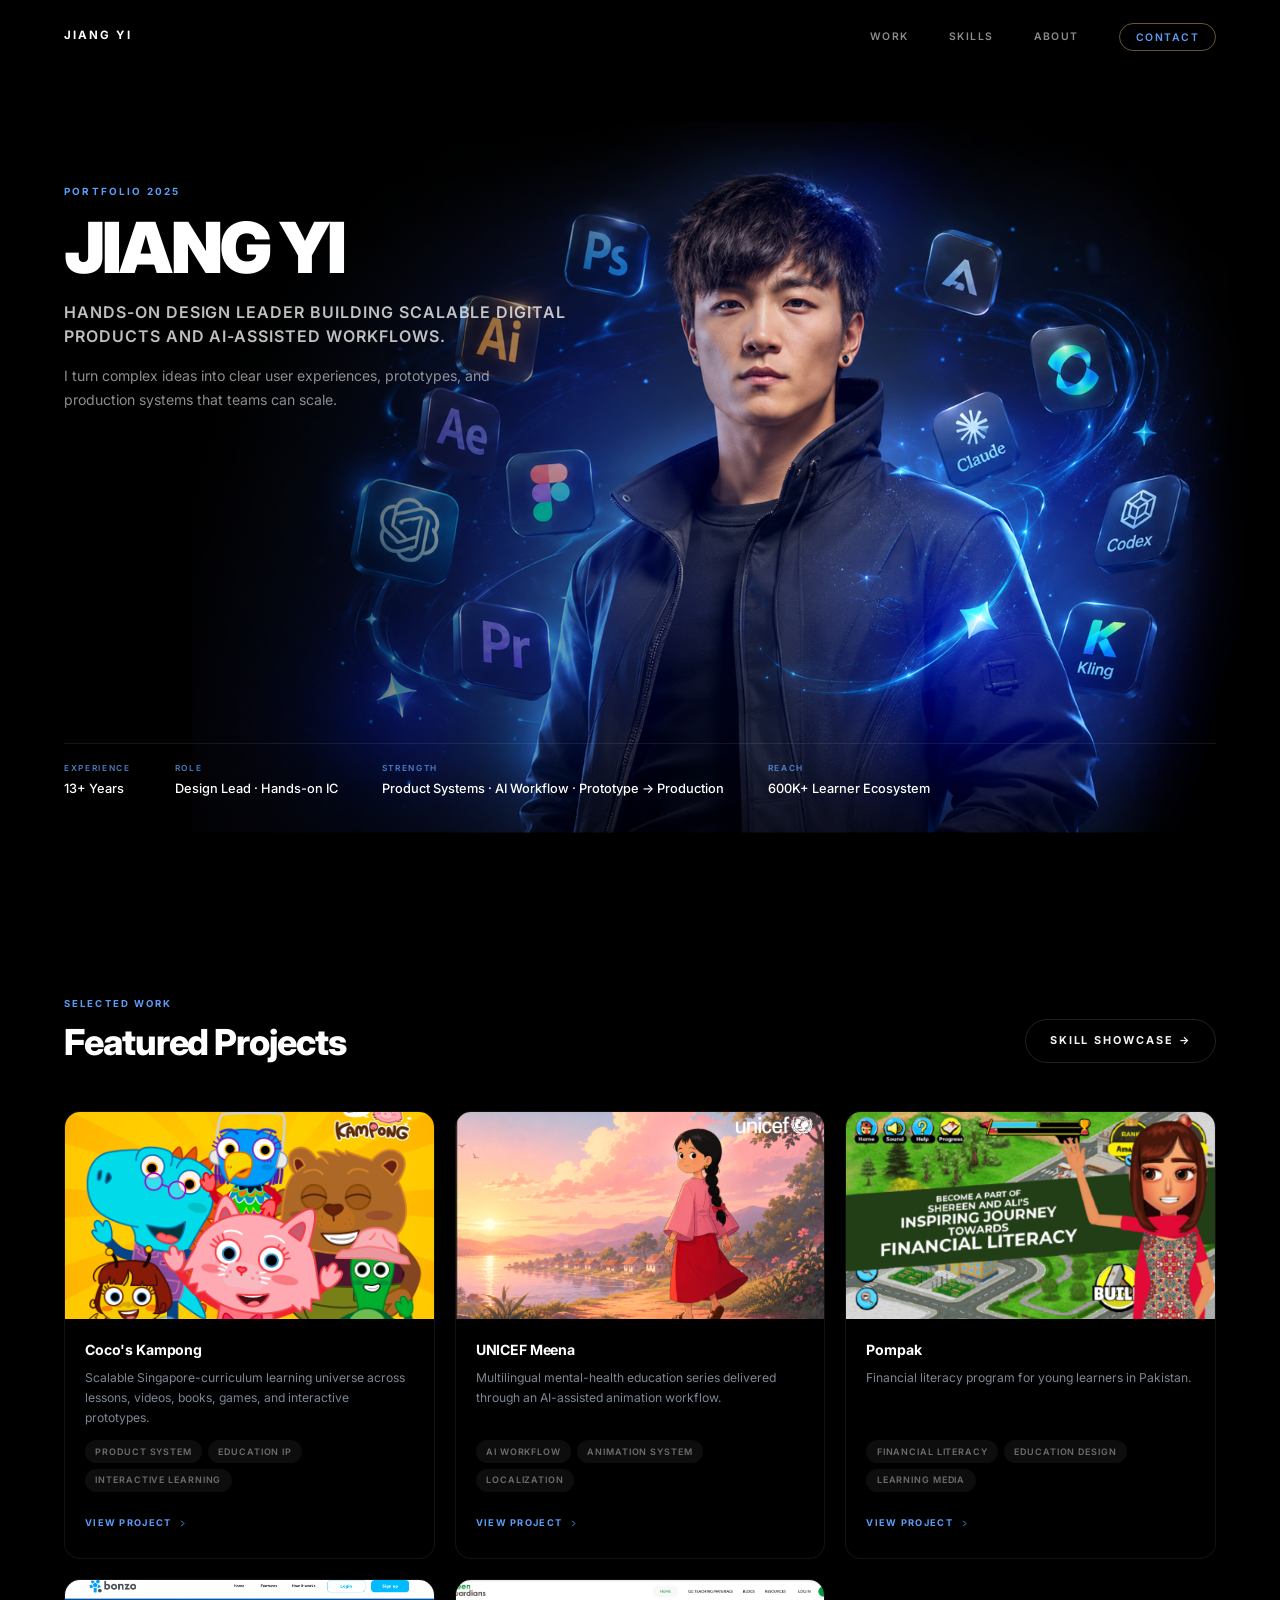
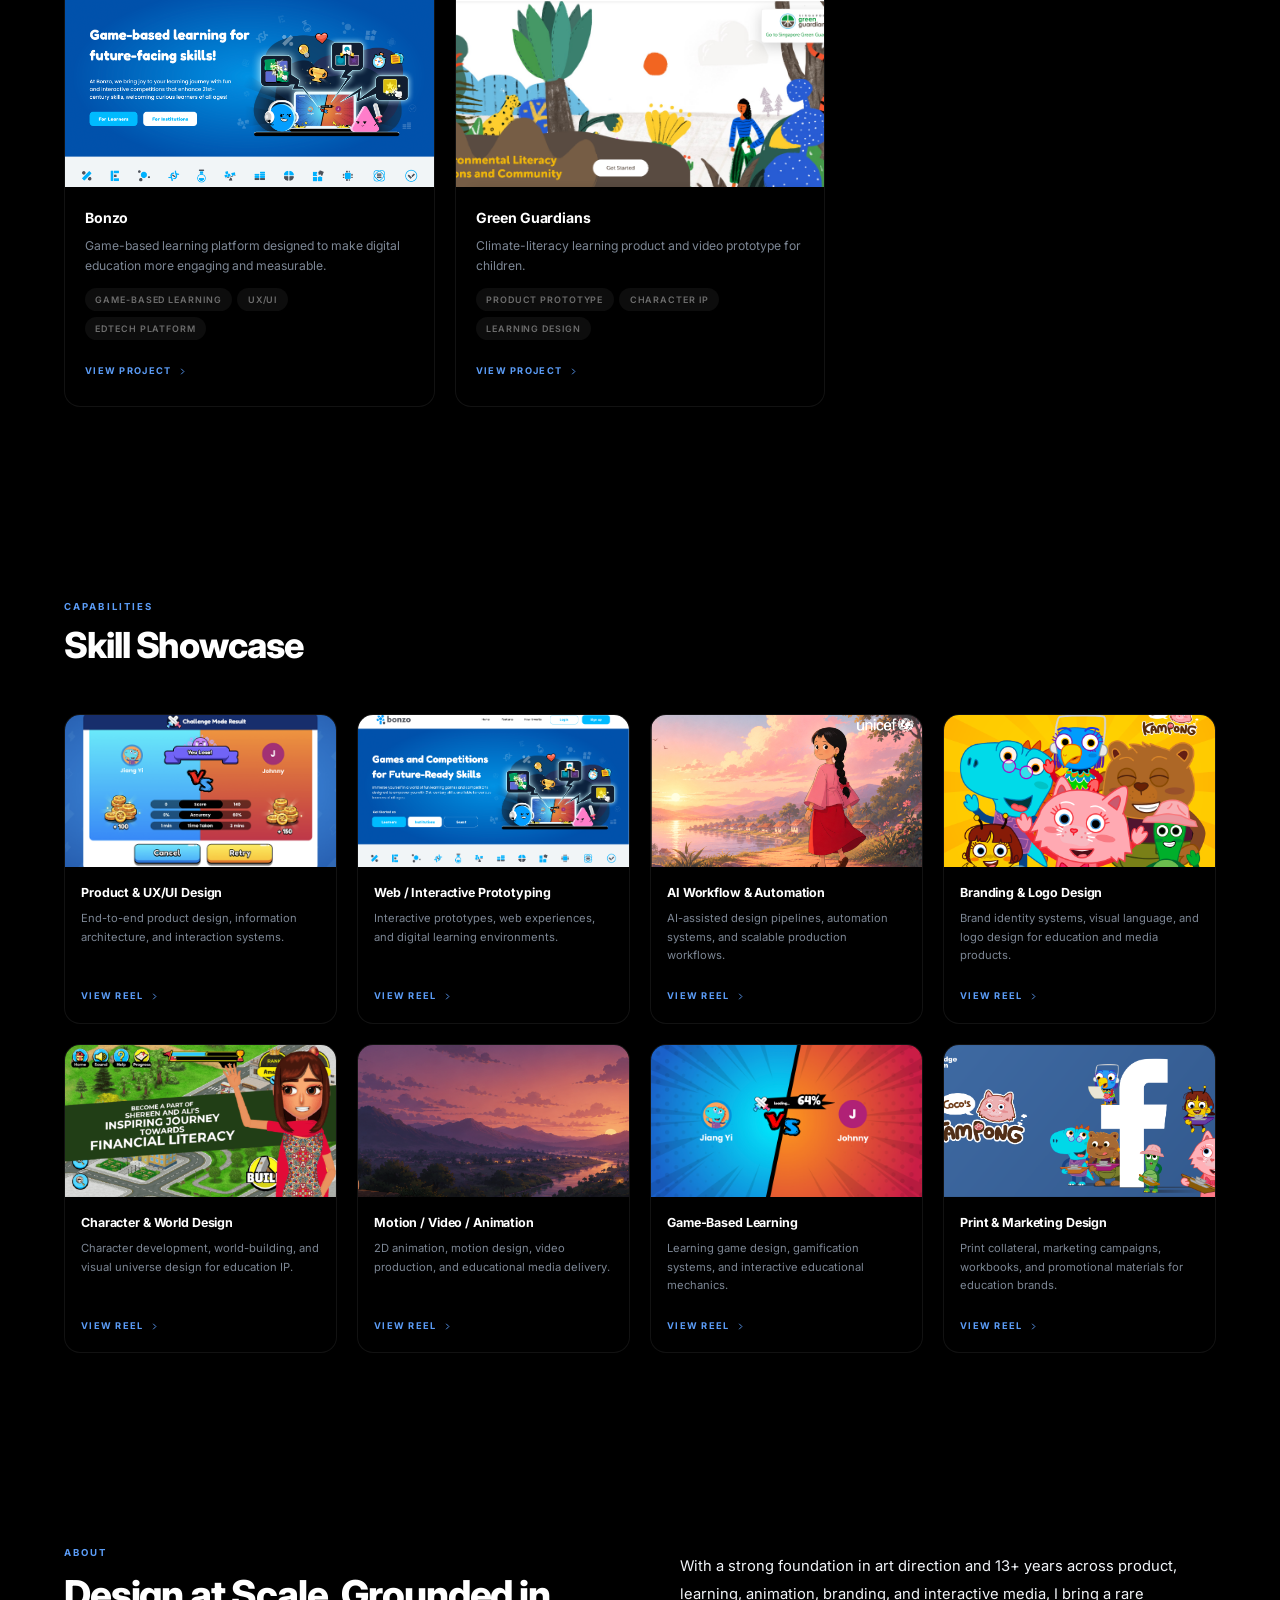
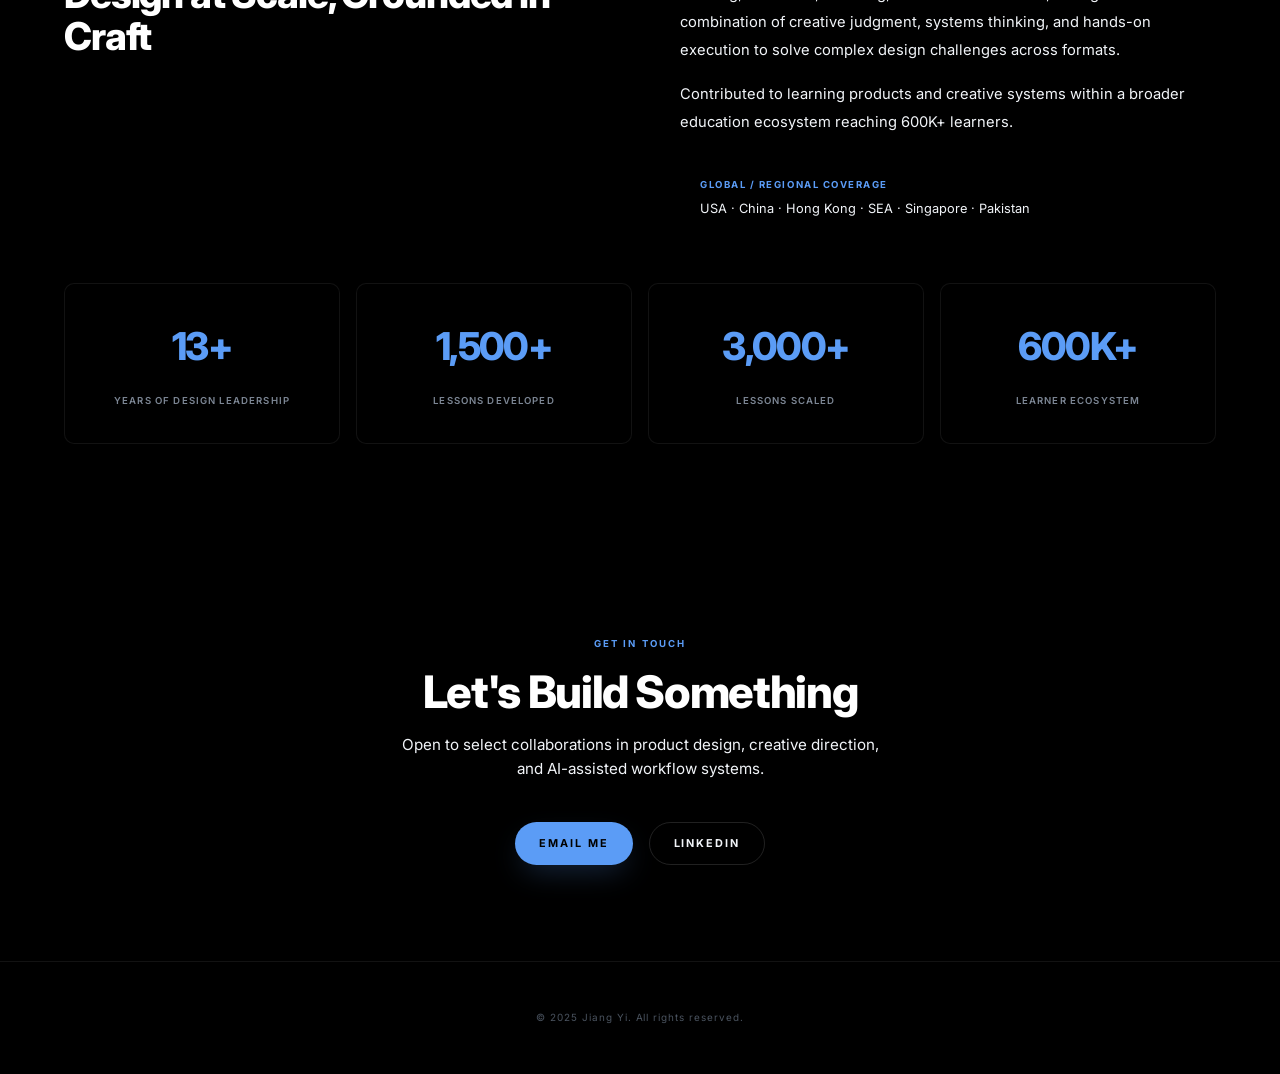
==== index.html @ 8c9eb614 "update May 24" ====
<!DOCTYPE html>
<html lang="en">
<head>
  <meta charset="UTF-8">
  <meta name="viewport" content="width=device-width, initial-scale=1.0">
  <title>Jiang Yi — Design Lead</title>
  <meta name="description" content="Jiang Yi — Hands-on Design Leader building scalable digital products and AI-assisted workflows.">
  <link rel="stylesheet" href="./assets/style.css">
  <style>
    /* ── HOMEPAGE-SPECIFIC STYLES ── */

    /* ── HOMEPAGE HERO — split layout ── */
    .hero-home {
      min-height: 100vh;
      background: #000;
      display: flex;
      flex-direction: column;
      padding-top: 64px;
      overflow: hidden;
    }

    .hero-home__wrap {
      flex: 1;
      display: grid;
      grid-template-columns: 1fr 1fr;
      align-items: center;
      max-width: 1440px;
      width: 100%;
      margin: 0 auto;
      padding: 3rem 5vw;
      gap: 1rem;
    }

    .hero-home__eyebrow {
      font-size: .62rem;
      font-weight: 700;
      letter-spacing: .22em;
      text-transform: uppercase;
      color: var(--accent);
      margin-bottom: 1.25rem;
      display: flex;
      align-items: center;
      gap: .6rem;
    }

    .hero-home__eyebrow::before {
      content: '';
      width: 20px;
      height: 1px;
      background: var(--accent);
      display: block;
      flex-shrink: 0;
    }

    .hero-home__name {
      font-size: clamp(2.6rem, 4.5vw, 4.2rem);
      font-weight: 900;
      letter-spacing: -.03em;
      line-height: 1;
      white-space: nowrap;
      color: #fff;
      margin: 0 0 1.5rem;
    }

    .hero-home__tagline {
      font-size: .72rem;
      font-weight: 700;
      letter-spacing: .1em;
      text-transform: uppercase;
      color: rgba(255,255,255,.7);
      line-height: 1.7;
      margin-bottom: 1.25rem;
      max-width: 420px;
    }

    .hero-home__desc {
      font-size: .92rem;
      color: rgba(255,255,255,.5);
      line-height: 1.8;
      max-width: 420px;
    }

    .hero-home__photo-wrap {
      display: flex;
      align-items: flex-end;
      justify-content: center;
      height: 100%;
    }

    .hero-home__photo {
      width: 90%;
      max-height: calc(100vh - 150px);
      object-fit: contain;
      object-position: center bottom;
      display: block;
    }

    .hero-home__bar {
      border-top: 1px solid rgba(255,255,255,.08);
    }

    .hero-home__meta {
      display: grid;
      grid-template-columns: repeat(4, 1fr);
      max-width: 1440px;
      margin: 0 auto;
      padding: 0 5vw;
    }

    .hero-home__meta > div {
      padding: 1.25rem 1.5rem;
      border-right: 1px solid rgba(255,255,255,.08);
    }

    .hero-home__meta > div:last-child { border-right: none; }

    /* Featured Projects */
    .featured-projects {
      background: var(--bg);
      padding: 6rem 0;
      border-top: 1px solid var(--border);
    }

    .featured-projects .section-header {
      display: flex;
      align-items: flex-end;
      justify-content: space-between;
      margin-bottom: 3rem;
    }

    /* Skill Showcase */
    .skill-showcase {
      background: var(--bg2);
      padding: 6rem 0;
      border-top: 1px solid var(--border);
    }

    /* Impact */
    .impact-section {
      background: var(--bg);
      padding: 6rem 0;
      border-top: 1px solid var(--border);
    }

    .impact-intro {
      display: grid;
      grid-template-columns: 1fr 1fr;
      gap: 5rem;
      align-items: start;
      margin-bottom: 0;
    }

    .impact-intro-left h2 {
      font-size: clamp(1.8rem, 3vw, 2.8rem);
      margin-top: 0.5rem;
      margin-bottom: 1.5rem;
    }

    .impact-intro-right {
      padding-top: 0.5rem;
    }

    .impact-intro-right p {
      font-size: 0.92rem;
      color: var(--text2);
      line-height: 1.9;
      margin-bottom: 1rem;
    }

    .impact-coverage {
      margin-top: 1.5rem;
      padding: 1rem 1.25rem;
      background: var(--bg2);
      border: 1px solid var(--border);
      border-radius: var(--radius);
    }

    .impact-coverage .cov-label {
      font-family: var(--font-head);
      font-size: 0.6rem;
      font-weight: 700;
      letter-spacing: 0.16em;
      text-transform: uppercase;
      color: var(--accent);
      margin-bottom: 0.4rem;
    }

    .impact-coverage .cov-value {
      font-family: var(--font-head);
      font-size: 0.8rem;
      color: var(--text);
      line-height: 1.6;
    }

    /* Contact */
    .contact-section {
      background: var(--bg2);
      padding: 6rem 0;
      border-top: 1px solid var(--border);
      text-align: center;
    }

    .contact-section h2 {
      font-size: clamp(1.8rem, 3.5vw, 3rem);
      margin-bottom: 1rem;
    }

    .contact-section p {
      font-size: 0.95rem;
      color: var(--text2);
      max-width: 500px;
      margin: 0 auto 2.5rem;
    }

    .contact-links {
      display: flex;
      gap: 1rem;
      justify-content: center;
      flex-wrap: wrap;
    }

    /* Responsive hero */
    @media (max-width: 1000px) {
      .hero-home__wrap { grid-template-columns: 1fr; padding-bottom: 0; }
      .hero-home__photo-wrap { display: none; }
      .hero-home__meta { grid-template-columns: repeat(2, 1fr); }
      .hero-home__meta > div:nth-child(2) { border-right: none; }
      .hero-home__meta > div:nth-child(3),
      .hero-home__meta > div:nth-child(4) { border-top: 1px solid rgba(255,255,255,.08); }
      .impact-intro { grid-template-columns: 1fr; gap: 2rem; }
    }

    @media (max-width: 640px) {
      .featured-projects .section-header { flex-direction: column; align-items: flex-start; gap: 1rem; }
      .proof-item { flex: 0 0 50%; border-bottom: 1px solid var(--border); }
    }
    /* Project grid — 3 col, wraps to 2 rows for 5 items */
    .projects-grid{display:grid;grid-template-columns:repeat(3,1fr);gap:1.25rem;margin-top:2.5rem}
    .projects-grid .project-card{flex:none;min-width:0;width:100%}
    /* Skill grid — 4 col × 2 rows */
    .skills-grid{display:grid;grid-template-columns:repeat(4,1fr);gap:1.25rem;margin-top:2.5rem}
    .skills-grid .skill-card{flex:none;min-width:0;width:100%}
    @media(max-width:1100px){.projects-grid{grid-template-columns:repeat(2,1fr)}.skills-grid{grid-template-columns:repeat(2,1fr)}}
    @media(max-width:640px){.projects-grid{grid-template-columns:1fr}.skills-grid{grid-template-columns:1fr}}
    /* Carousel nav buttons in section header */
    .carousel-nav{display:flex;align-items:center;gap:.5rem}
    .carousel-nav-btn{width:36px;height:36px;border-radius:50%;background:rgba(255,255,255,.06);border:1px solid rgba(255,255,255,.14);color:rgba(255,255,255,.7);cursor:pointer;display:flex;align-items:center;justify-content:center;transition:background .2s,border-color .2s,color .2s;flex-shrink:0}
    .carousel-nav-btn:hover{background:var(--accent);border-color:var(--accent);color:#000}
    .carousel-nav-btn svg{width:13px;height:13px}
  </style>
</head>
<body class="theme-blue">

  <!-- NAV -->
  <nav class="site-nav theme-blue" id="siteNav">
    <div class="container">
      <a href="./index.html" class="nav-logo">Jiang Yi</a>
      <ul class="nav-links">
        <li><a href="#featured-projects">Work</a></li>
        <li><a href="#skill-showcase">Skills</a></li>
        <li><a href="#impact">About</a></li>
        <li><a href="#contact" class="nav-cta">Contact</a></li>
      </ul>
    </div>
  </nav>

  <!-- HERO — full-bleed -->
  <section class="hero-full theme-blue">
    <div class="hero-full__bg">
      <img src="./assets/images/hero.png" alt="Jiang Yi"
           onerror="this.style.display='none';this.nextElementSibling.style.display='flex'">
      <div class="hero-full__placeholder" style="display:none">
        Place your hero photo at assets/images/hero.png
      </div>
    </div>
    <div class="hero-full__frame">
      <div class="hero-full__content">
        <span class="hero-full__eyebrow">Portfolio 2025</span>
        <h1 class="hero-full__title">JIANG YI</h1>
        <p class="hero-full__sub">Hands-on Design Leader Building Scalable Digital Products and AI-Assisted Workflows.</p>
        <p class="hero-full__desc">I turn complex ideas into clear user experiences, prototypes, and production systems that teams can scale.</p>
      </div>
      <div class="hero-full__footer">
        <div class="hero-full__meta hero-full__meta--4">
          <div><div class="m-l">Experience</div><div class="m-v">13+ Years</div></div>
          <div><div class="m-l">Role</div><div class="m-v">Design Lead · Hands-on IC</div></div>
          <div><div class="m-l">Strength</div><div class="m-v">Product Systems · AI Workflow · Prototype → Production</div></div>
          <div><div class="m-l">Reach</div><div class="m-v">600K+ Learner Ecosystem</div></div>
        </div>
      </div>
    </div>
  </section>

  <!-- FEATURED PROJECTS -->
  <section class="featured-projects" id="featured-projects">
    <div class="container-wide">
      <div class="section-header">
        <div>
          <span class="section-label">Selected Work</span>
          <h2>Featured Projects</h2>
        </div>
        <a href="#skill-showcase" class="btn btn-outline" style="white-space:nowrap">Skill Showcase →</a>
      </div>

      <div class="projects-grid">

            <!-- Coco's Kampong -->
            <a href="./projects/cocos-kampong/index.html" class="project-card">
              <div class="card-thumb">
                <img src="./projects/cocos-kampong/assets/hero-poster.jpg" alt="Coco's Kampong"
                     onerror="this.style.display='none';this.nextElementSibling.style.display='flex'">
                <div class="thumb-placeholder" style="display:none">
                  <svg width="28" height="28" viewBox="0 0 24 24" fill="none" stroke="currentColor" stroke-width="1.2"><rect x="3" y="3" width="18" height="18" rx="2"/><circle cx="8.5" cy="8.5" r="1.5"/><polyline points="21 15 16 10 5 21"/></svg>
                </div>
              </div>
              <div class="card-body">
                <div class="card-title">Coco's Kampong</div>
                <p class="card-desc">Scalable Singapore-curriculum learning universe across lessons, videos, books, games, and interactive prototypes.</p>
                <div class="tags">
                  <span class="tag">Product System</span>
                  <span class="tag">Education IP</span>
                  <span class="tag">Interactive Learning</span>
                </div>
                <div class="card-footer">
                  <span class="card-cta">View Project <svg viewBox="0 0 24 24" fill="none" stroke="currentColor" stroke-width="2"><polyline points="9 18 15 12 9 6"/></svg></span>
                </div>
              </div>
            </a>

            <!-- UNICEF Meena -->
            <a href="./projects/unicef-meena/index.html" class="project-card">
              <div class="card-thumb">
                <img src="./projects/unicef-meena/assets/thumbnails/hero-poster.jpg" alt="UNICEF Meena"
                     onerror="this.style.display='none';this.nextElementSibling.style.display='flex'">
                <div class="thumb-placeholder" style="display:none">
                  <svg width="28" height="28" viewBox="0 0 24 24" fill="none" stroke="currentColor" stroke-width="1.2"><rect x="3" y="3" width="18" height="18" rx="2"/><circle cx="8.5" cy="8.5" r="1.5"/><polyline points="21 15 16 10 5 21"/></svg>
                </div>
              </div>
              <div class="card-body">
                <div class="card-title">UNICEF Meena</div>
                <p class="card-desc">Multilingual mental-health education series delivered through an AI-assisted animation workflow.</p>
                <div class="tags">
                  <span class="tag">AI Workflow</span>
                  <span class="tag">Animation System</span>
                  <span class="tag">Localization</span>
                </div>
                <div class="card-footer">
                  <span class="card-cta">View Project <svg viewBox="0 0 24 24" fill="none" stroke="currentColor" stroke-width="2"><polyline points="9 18 15 12 9 6"/></svg></span>
                </div>
              </div>
            </a>

            <!-- Pompak -->
            <a href="./projects/pompak/index.html" class="project-card">
              <div class="card-thumb">
                <img src="./projects/pompak/assets/hero-poster.jpg" alt="Pompak"
                     onerror="this.style.display='none';this.nextElementSibling.style.display='flex'">
                <div class="thumb-placeholder" style="display:none">
                  <svg width="28" height="28" viewBox="0 0 24 24" fill="none" stroke="currentColor" stroke-width="1.2"><rect x="3" y="3" width="18" height="18" rx="2"/><circle cx="8.5" cy="8.5" r="1.5"/><polyline points="21 15 16 10 5 21"/></svg>
                </div>
              </div>
              <div class="card-body">
                <div class="card-title">Pompak</div>
                <p class="card-desc">Financial literacy program for young learners in Pakistan.</p>
                <div class="tags">
                  <span class="tag">Financial Literacy</span>
                  <span class="tag">Education Design</span>
                  <span class="tag">Learning Media</span>
                </div>
                <div class="card-footer">
                  <span class="card-cta">View Project <svg viewBox="0 0 24 24" fill="none" stroke="currentColor" stroke-width="2"><polyline points="9 18 15 12 9 6"/></svg></span>
                </div>
              </div>
            </a>

            <!-- Bonzo -->
            <a href="./projects/bonzo/index.html" class="project-card">
              <div class="card-thumb">
                <img src="./projects/bonzo/assets/hero-poster.jpg" alt="Bonzo"
                     onerror="this.style.display='none';this.nextElementSibling.style.display='flex'">
                <div class="thumb-placeholder" style="display:none">
                  <svg width="28" height="28" viewBox="0 0 24 24" fill="none" stroke="currentColor" stroke-width="1.2"><rect x="3" y="3" width="18" height="18" rx="2"/><circle cx="8.5" cy="8.5" r="1.5"/><polyline points="21 15 16 10 5 21"/></svg>
                </div>
              </div>
              <div class="card-body">
                <div class="card-title">Bonzo</div>
                <p class="card-desc">Game-based learning platform designed to make digital education more engaging and measurable.</p>
                <div class="tags">
                  <span class="tag">Game-Based Learning</span>
                  <span class="tag">UX/UI</span>
                  <span class="tag">EdTech Platform</span>
                </div>
                <div class="card-footer">
                  <span class="card-cta">View Project <svg viewBox="0 0 24 24" fill="none" stroke="currentColor" stroke-width="2"><polyline points="9 18 15 12 9 6"/></svg></span>
                </div>
              </div>
            </a>

            <!-- Green Guardians -->
            <a href="./projects/green-guardians/index.html" class="project-card">
              <div class="card-thumb">
                <img src="./projects/green-guardians/assets/hero-poster.jpg" alt="Green Guardians"
                     onerror="this.style.display='none';this.nextElementSibling.style.display='flex'">
                <div class="thumb-placeholder" style="display:none">
                  <svg width="28" height="28" viewBox="0 0 24 24" fill="none" stroke="currentColor" stroke-width="1.2"><rect x="3" y="3" width="18" height="18" rx="2"/><circle cx="8.5" cy="8.5" r="1.5"/><polyline points="21 15 16 10 5 21"/></svg>
                </div>
              </div>
              <div class="card-body">
                <div class="card-title">Green Guardians</div>
                <p class="card-desc">Climate-literacy learning product and video prototype for children.</p>
                <div class="tags">
                  <span class="tag">Product Prototype</span>
                  <span class="tag">Character IP</span>
                  <span class="tag">Learning Design</span>
                </div>
                <div class="card-footer">
                  <span class="card-cta">View Project <svg viewBox="0 0 24 24" fill="none" stroke="currentColor" stroke-width="2"><polyline points="9 18 15 12 9 6"/></svg></span>
                </div>
              </div>
            </a>

      </div><!-- /projects-grid -->
    </div>
  </section>

  <!-- SKILL SHOWCASE -->
  <section class="skill-showcase" id="skill-showcase">
    <div class="container-wide">
      <div class="section-header">
        <div>
          <span class="section-label">Capabilities</span>
          <h2>Skill Showcase</h2>
        </div>
      </div>

      <div class="skills-grid">

            <!-- Product & UX/UI -->
            <a href="./reels/product-ux-ui/index.html" class="skill-card">
              <div class="card-thumb">
                <img src="./projects/bonzo/assets/01.png" alt="" loading="lazy" style="width:100%;height:100%;object-fit:cover;display:block" onerror="this.style.display='none'">
              </div>
              <div class="card-body">
                <div class="card-title">Product &amp; UX/UI Design</div>
                <p class="card-desc">End-to-end product design, information architecture, and interaction systems.</p>
                <div class="card-footer">
                  <span class="card-cta">View Reel <svg viewBox="0 0 24 24" fill="none" stroke="currentColor" stroke-width="2"><polyline points="9 18 15 12 9 6"/></svg></span>
                </div>
              </div>
            </a>

            <!-- Web / Interactive -->
            <a href="./reels/web-interactive/index.html" class="skill-card">
              <div class="card-thumb">
                <img src="./reels/web-interactive/assets/Bonzo%20website.png" alt="" loading="lazy" style="width:100%;height:100%;object-fit:cover;display:block" onerror="this.style.display='none'">
              </div>
              <div class="card-body">
                <div class="card-title">Web / Interactive Prototyping</div>
                <p class="card-desc">Interactive prototypes, web experiences, and digital learning environments.</p>
                <div class="card-footer">
                  <span class="card-cta">View Reel <svg viewBox="0 0 24 24" fill="none" stroke="currentColor" stroke-width="2"><polyline points="9 18 15 12 9 6"/></svg></span>
                </div>
              </div>
            </a>

            <!-- AI Workflow -->
            <a href="./reels/ai-workflow/index.html" class="skill-card">
              <div class="card-thumb">
                <img src="./projects/unicef-meena/assets/thumbnails/hero-poster.jpg" alt="" loading="lazy" style="width:100%;height:100%;object-fit:cover;display:block" onerror="this.style.display='none'">
              </div>
              <div class="card-body">
                <div class="card-title">AI Workflow &amp; Automation</div>
                <p class="card-desc">AI-assisted design pipelines, automation systems, and scalable production workflows.</p>
                <div class="card-footer">
                  <span class="card-cta">View Reel <svg viewBox="0 0 24 24" fill="none" stroke="currentColor" stroke-width="2"><polyline points="9 18 15 12 9 6"/></svg></span>
                </div>
              </div>
            </a>

            <!-- Branding & Logo -->
            <a href="./reels/branding-logo/index.html" class="skill-card">
              <div class="card-thumb">
                <img src="./projects/cocos-kampong/assets/hero-poster.jpg" alt="" loading="lazy" style="width:100%;height:100%;object-fit:cover;display:block" onerror="this.style.display='none'">
              </div>
              <div class="card-body">
                <div class="card-title">Branding &amp; Logo Design</div>
                <p class="card-desc">Brand identity systems, visual language, and logo design for education and media products.</p>
                <div class="card-footer">
                  <span class="card-cta">View Reel <svg viewBox="0 0 24 24" fill="none" stroke="currentColor" stroke-width="2"><polyline points="9 18 15 12 9 6"/></svg></span>
                </div>
              </div>
            </a>

            <!-- Character & World -->
            <a href="./reels/character-world-design/index.html" class="skill-card">
              <div class="card-thumb">
                <img src="./projects/pompak/assets/hero-poster.jpg" alt="" loading="lazy" style="width:100%;height:100%;object-fit:cover;display:block" onerror="this.style.display='none'">
              </div>
              <div class="card-body">
                <div class="card-title">Character &amp; World Design</div>
                <p class="card-desc">Character development, world-building, and visual universe design for education IP.</p>
                <div class="card-footer">
                  <span class="card-cta">View Reel <svg viewBox="0 0 24 24" fill="none" stroke="currentColor" stroke-width="2"><polyline points="9 18 15 12 9 6"/></svg></span>
                </div>
              </div>
            </a>

            <!-- Motion / Video -->
            <a href="./reels/motion-video-animation/index.html" class="skill-card">
              <div class="card-thumb">
                <img src="./projects/unicef-meena/assets/thumbnails/hero-poster-2.jpg" alt="" loading="lazy" style="width:100%;height:100%;object-fit:cover;display:block" onerror="this.style.display='none'">
              </div>
              <div class="card-body">
                <div class="card-title">Motion / Video / Animation</div>
                <p class="card-desc">2D animation, motion design, video production, and educational media delivery.</p>
                <div class="card-footer">
                  <span class="card-cta">View Reel <svg viewBox="0 0 24 24" fill="none" stroke="currentColor" stroke-width="2"><polyline points="9 18 15 12 9 6"/></svg></span>
                </div>
              </div>
            </a>

            <!-- Game-Based Learning -->
            <a href="./reels/game-based-learning/index.html" class="skill-card">
              <div class="card-thumb">
                <img src="./projects/bonzo/assets/game.jpg" alt="" loading="lazy" style="width:100%;height:100%;object-fit:cover;display:block" onerror="this.style.display='none'">
              </div>
              <div class="card-body">
                <div class="card-title">Game-Based Learning</div>
                <p class="card-desc">Learning game design, gamification systems, and interactive educational mechanics.</p>
                <div class="card-footer">
                  <span class="card-cta">View Reel <svg viewBox="0 0 24 24" fill="none" stroke="currentColor" stroke-width="2"><polyline points="9 18 15 12 9 6"/></svg></span>
                </div>
              </div>
            </a>

            <!-- Print & Marketing -->
            <a href="./reels/print-marketing/index.html" class="skill-card">
              <div class="card-thumb">
                <img src="./reels/print-marketing/assets/Facebook%20Cover.png" alt="" loading="lazy" style="width:100%;height:100%;object-fit:cover;display:block" onerror="this.style.display='none'">
              </div>
              <div class="card-body">
                <div class="card-title">Print &amp; Marketing Design</div>
                <p class="card-desc">Print collateral, marketing campaigns, workbooks, and promotional materials for education brands.</p>
                <div class="card-footer">
                  <span class="card-cta">View Reel <svg viewBox="0 0 24 24" fill="none" stroke="currentColor" stroke-width="2"><polyline points="9 18 15 12 9 6"/></svg></span>
                </div>
              </div>
            </a>

      </div><!-- /skills-grid -->
    </div>
  </section>

  <!-- IMPACT -->
  <section class="impact-section" id="impact">
    <div class="container">
      <div class="impact-intro">
        <div class="impact-intro-left">
          <span class="section-label">About</span>
          <h2>Design at Scale, Grounded in Craft</h2>
        </div>
        <div class="impact-intro-right">
          <p>With a strong foundation in art direction and 13+ years across product, learning, animation, branding, and interactive media, I bring a rare combination of creative judgment, systems thinking, and hands-on execution to solve complex design challenges across formats.</p>
          <p>Contributed to learning products and creative systems within a broader education ecosystem reaching 600K+ learners.</p>
          <div class="impact-coverage">
            <div class="cov-label">Global / Regional Coverage</div>
            <div class="cov-value">USA · China · Hong Kong · SEA · Singapore · Pakistan</div>
          </div>
        </div>
      </div>

      <div class="impact-grid">
        <div class="impact-cell">
          <span class="impact-number">13+</span>
          <span class="impact-label">Years of Design Leadership</span>
        </div>
        <div class="impact-cell">
          <span class="impact-number">1,500+</span>
          <span class="impact-label">Lessons Developed</span>
        </div>
        <div class="impact-cell">
          <span class="impact-number">3,000+</span>
          <span class="impact-label">Lessons Scaled</span>
        </div>
        <div class="impact-cell">
          <span class="impact-number">600K+</span>
          <span class="impact-label">Learner Ecosystem</span>
        </div>
      </div>
    </div>
  </section>

  <!-- CONTACT -->
  <section class="contact-section" id="contact">
    <div class="container">
      <span class="section-label" style="display:block;text-align:center;margin-bottom:1rem;">Get In Touch</span>
      <h2>Let's Build Something</h2>
      <p>Open to select collaborations in product design, creative direction, and AI-assisted workflow systems.</p>
      <div class="contact-links">
        <a href="mailto:yjiang@knowledgeplatform.com" class="btn btn-primary">Email Me</a>
        <a href="https://linkedin.com" target="_blank" rel="noopener" class="btn btn-outline">LinkedIn</a>
      </div>
    </div>
  </section>

  <!-- FOOTER -->
  <footer class="site-footer">
    <div class="container">
      <p>&copy; 2025 Jiang Yi. All rights reserved.</p>
    </div>
  </footer>

  <script>
    // Carousel factory
    function initCarousel(trackId, prevId, nextId, visibleCount) {
      const track = document.getElementById(trackId);
      const prev  = document.getElementById(prevId);
      const next  = document.getElementById(nextId);
      if (!track || !prev || !next) return;

      const cards = Array.from(track.children);
      let current = 0;

      function getVisible() {
        const w = window.innerWidth;
        if (w < 640) return 1;
        if (w < 1000) return 2;
        return visibleCount;
      }

      function getCardWidth() {
        if (!cards.length) return 0;
        const card = cards[0];
        const style = getComputedStyle(track);
        const gap = parseFloat(style.gap) || 24;
        return card.offsetWidth + gap;
      }

      function clamp(val) {
        const vis = getVisible();
        const max = Math.max(0, cards.length - vis);
        return Math.max(0, Math.min(val, max));
      }

      function go(n) {
        current = clamp(n);
        track.style.transform = `translateX(-${current * getCardWidth()}px)`;
        prev.disabled = current === 0;
        next.disabled = current >= clamp(Infinity);
      }

      prev.addEventListener('click', () => go(current - 1));
      next.addEventListener('click', () => go(current + 1));
      window.addEventListener('resize', () => go(current));

      go(0);
    }
  </script>
<script>
  const nav=document.getElementById('siteNav');
  window.addEventListener('scroll',()=>{nav.classList.toggle('scrolled',window.scrollY>40);},{passive:true});
  const obs=new IntersectionObserver(entries=>{entries.forEach(e=>{if(e.isIntersecting){e.target.classList.add('is-in');obs.unobserve(e.target);}});},{threshold:0.1});
  document.querySelectorAll('.reveal').forEach(el=>obs.observe(el));
</script>
</body>
</html>
---- assets/style.css ----
/* ============================================================
   JIANG YI PORTFOLIO — SHARED STYLESHEET v4
   Single font (Inter) · Meena-v2 design system
   ============================================================ */

@import url('https://fonts.googleapis.com/css2?family=Inter:wght@300;400;500;600;700;800;900&display=swap');

*, *::before, *::after { box-sizing: border-box; margin: 0; padding: 0; }

:root {
  --bg:          #000000;
  --bg2:         #000000;
  --bg3:         #111111;
  --line:        rgba(255,255,255,0.07);
  --line-strong: rgba(255,255,255,0.13);
  --accent:      #c8a96e;
  --accent2:     #e8c98e;
  --accent-soft: rgba(200,169,110,0.14);
  --accent-glow: rgba(200,169,110,0.28);
  --ink:         #F1F4F8;
  --ink-2:       #B8C2CC;
  --ink-3:       #7C8694;
  --ink-4:       #4A535F;
  --white:       #ffffff;
  --f:           'Inter', -apple-system, BlinkMacSystemFont, 'Helvetica Neue', Arial, sans-serif;
  --radius:      10px;
  --radius-lg:   16px;
  --max:         1320px;
  --gut:         64px;
}
@media (max-width:1080px){:root{--gut:48px}}
@media (max-width:720px) {:root{--gut:24px}}

html{scroll-behavior:smooth;font-size:16px}
body{background:var(--bg);color:var(--ink);font-family:var(--f);line-height:1.6;-webkit-font-smoothing:antialiased;overflow-x:hidden}
img,video{display:block;max-width:100%}
a{color:inherit;text-decoration:none}
ul{list-style:none}
h1,h2,h3,h4,h5,h6{font-family:var(--f);font-weight:800;letter-spacing:-0.03em;line-height:1.1;color:var(--white)}

/* ── LAYOUT ── */
.container      {width:100%;max-width:var(--max);margin:0 auto;padding:0 var(--gut)}
.container-wide {width:100%;max-width:1540px;margin:0 auto;padding:0 var(--gut)}
section{padding:5rem 0}

.section-label{font-family:var(--f);font-size:0.6rem;font-weight:700;letter-spacing:0.22em;text-transform:uppercase;color:var(--accent);margin-bottom:0.75rem;display:block}

.section-header{display:flex;align-items:flex-end;justify-content:space-between;margin-bottom:3rem}
.section-header h2{font-size:clamp(1.6rem,2.8vw,2.4rem)}
.section-lead{color:var(--text2);font-size:.9rem;line-height:1.8;margin-bottom:2rem}

/* ── NAV — transparent → glass on scroll ── */
.site-nav{position:fixed;top:0;left:0;right:0;z-index:100;padding:1.4rem 0;background:transparent;transition:background .35s,backdrop-filter .35s}
.site-nav.scrolled{background:linear-gradient(to bottom,rgba(0,0,0,0.82),rgba(0,0,0,0));backdrop-filter:blur(16px);-webkit-backdrop-filter:blur(16px)}
.site-nav .container{display:flex;align-items:center;justify-content:space-between}
.nav-logo{font-family:var(--f);font-size:0.72rem;font-weight:700;letter-spacing:0.18em;text-transform:uppercase;color:var(--white);display:inline-flex;align-items:center;gap:0.55rem;transition:color .25s}
.nav-logo:hover{color:var(--accent)}
.nav-logo svg{width:13px;height:13px}
.nav-links{display:flex;gap:2.5rem;align-items:center}
.nav-links a{font-family:var(--f);font-size:0.65rem;font-weight:600;letter-spacing:0.14em;text-transform:uppercase;color:rgba(255,255,255,0.55);transition:color .25s}
.nav-links a:hover{color:var(--white)}
.nav-project-name{font-family:var(--f);font-size:0.65rem;font-weight:700;letter-spacing:0.2em;text-transform:uppercase;color:rgba(255,255,255,0.6)}
.nav-project-logo{height:20px;opacity:0.85}
.nav-project-logo img{height:100%;width:auto;display:block}
.nav-cta{color:var(--accent)!important;border:1px solid rgba(200,169,110,0.5);padding:.42rem 1rem;border-radius:999px;font-family:var(--f);font-size:.62rem;font-weight:700;letter-spacing:.14em;text-transform:uppercase;transition:background .25s,border-color .25s!important}
.nav-cta:hover{background:var(--accent)!important;color:var(--bg)!important;border-color:var(--accent)!important}

/* ── BUTTONS — pill style like meena-v2 ── */
.btn{display:inline-flex;align-items:center;gap:0.5rem;font-family:var(--f);font-size:0.68rem;font-weight:700;letter-spacing:0.18em;text-transform:uppercase;padding:0.75rem 1.5rem;border-radius:999px;transition:transform .2s,background .2s,color .2s;cursor:pointer;border:none}
.btn-primary{background:var(--accent);color:#000;box-shadow:0 12px 30px -8px var(--accent-glow)}
.btn-primary:hover{transform:translateY(-1px);background:var(--accent2);color:#000}
.btn-outline{background:transparent;color:var(--ink);border:1px solid var(--line-strong)}
.btn-outline:hover{border-color:var(--accent);color:var(--accent)}

/* ── BACK LINK ── */
.back-link{display:inline-flex;align-items:center;gap:.5rem;font-family:var(--f);font-size:.65rem;font-weight:600;letter-spacing:.14em;text-transform:uppercase;color:rgba(255,255,255,.45);transition:color .25s}
.back-link:hover{color:var(--white)}
.back-link svg{width:13px;height:13px}

/* ── TAGS ── */
.tag{font-family:var(--f);font-size:.56rem;font-weight:600;letter-spacing:.1em;text-transform:uppercase;color:rgba(255,255,255,.4);background:rgba(255,255,255,.05);padding:.28rem .65rem;border-radius:999px}
.tags{display:flex;flex-wrap:wrap;gap:.35rem;margin-top:.75rem}

/* ── FULL-BLEED HERO ── */
.hero-full{position:relative;height:100vh;min-height:680px;overflow:hidden;background:#000;display:flex;flex-direction:column}
.hero-full__bg{position:absolute;inset:0;z-index:0}
.hero-full__bg img,.hero-full__bg video{width:100%;height:100%;object-fit:cover;object-position:right center;display:block;transform:scale(0.85);transform-origin:right center}
.hero-full__bg::before{content:'';position:absolute;inset:0;z-index:1;
  background:
    linear-gradient(95deg,rgba(0,0,0,.78) 0%,rgba(0,0,0,.5) 32%,rgba(0,0,0,.12) 55%,rgba(0,0,0,0) 75%),
    linear-gradient(to top,rgba(0,0,0,.55) 0%,rgba(0,0,0,0) 16%);
  pointer-events:none}
.hero-full__placeholder{width:100%;height:100%;background:#050608;display:flex;align-items:center;justify-content:center;color:var(--ink-4);font-family:var(--f);font-size:.6rem;letter-spacing:.14em;text-transform:uppercase}
.hero-full__frame{position:relative;z-index:2;width:100%;max-width:var(--max);margin:0 auto;padding:96px var(--gut) 0;height:100%;display:flex;flex-direction:column}
.hero-full__content{max-width:660px;padding-top:.5rem;flex:1}
.hero-full__logo{margin-bottom:1.5rem}
.hero-full__logo img{height:30px;width:auto;display:block}
.hero-full__eyebrow{font-family:var(--f);font-size:.62rem;font-weight:700;letter-spacing:.22em;text-transform:uppercase;color:var(--accent);margin-bottom:.85rem;display:block}
.hero-full__title{font-family:var(--f);font-size:clamp(2.6rem,5.5vw,4.8rem);font-weight:900;letter-spacing:-0.04em;line-height:1;color:var(--white);margin-bottom:1.1rem;white-space:nowrap}
.hero-full__sub{font-family:var(--f);font-size:clamp(.8rem,1.4vw,1rem);font-weight:600;letter-spacing:.06em;text-transform:uppercase;color:rgba(255,255,255,.75);margin-bottom:1rem;line-height:1.45;max-width:560px}
.hero-full__desc{font-family:var(--f);font-size:.88rem;color:rgba(255,255,255,.55);line-height:1.75;max-width:500px;font-weight:400}
.hero-full__tags{display:flex;flex-wrap:wrap;gap:.4rem;margin-top:1.4rem}
.hero-full__footer{padding-bottom:0}
.hero-full__meta{display:grid;gap:44px;padding:1.1rem 0 1.4rem;border-top:1px solid rgba(255,255,255,.08)}
.hero-full__meta--5{grid-template-columns:repeat(5,minmax(0,max-content))}
.hero-full__meta--4{grid-template-columns:repeat(4,minmax(0,max-content))}
.hero-full__meta--3{grid-template-columns:repeat(3,minmax(0,max-content))}
.hero-full__meta .m-l{font-family:var(--f);font-size:.52rem;font-weight:600;letter-spacing:.2em;text-transform:uppercase;color:var(--accent);margin-bottom:5px;opacity:.8;display:block}
.hero-full__meta .m-v{font-family:var(--f);font-size:.8rem;font-weight:500;color:var(--white);line-height:1.35}

/* ── CONTENT SECTIONS ── */
.content-section{padding:5rem 0;border-top:1px solid var(--line)}
.content-section:first-of-type{border-top:none}
.two-col{display:grid;grid-template-columns:1fr 1.8fr;gap:4rem;align-items:start}
.col-label{font-family:var(--f);font-size:.6rem;font-weight:700;letter-spacing:.2em;text-transform:uppercase;color:var(--accent);margin-bottom:.75rem;display:block}
.col-title{font-size:1.5rem;margin-bottom:1rem}
.col-body p{font-size:.9rem;color:var(--ink-2);line-height:1.85;margin-bottom:1rem}

/* ── GALLERY — no borders ── */
.gallery-item{aspect-ratio:16/9;background:var(--bg3);border-radius:var(--radius);overflow:hidden;position:relative}
.gallery-item img,.gallery-item video{width:100%;height:100%;object-fit:cover}
.img-placeholder{width:100%;height:100%;display:flex;align-items:center;justify-content:center;color:var(--ink-4);font-family:var(--f);font-size:.54rem;letter-spacing:.1em;text-transform:uppercase}

/* ── PROJECT CARDS — pure black, subtle border, hover lift+glow ── */
.project-card{flex:0 0 calc(33.333% - 1rem);min-width:280px;background:var(--bg2);border:1px solid var(--line);border-radius:var(--radius-lg);overflow:hidden;transition:transform .3s ease,box-shadow .3s ease,border-color .3s ease;display:flex;flex-direction:column}
.project-card:hover{transform:translateY(-5px);box-shadow:0 20px 60px -12px rgba(0,0,0,0.8);border-color:var(--line-strong)}
.card-thumb{aspect-ratio:16/9;position:relative;overflow:hidden;background:var(--bg3)}
.card-thumb img{width:100%;height:100%;object-fit:cover;transition:transform .5s ease}
.project-card:hover .card-thumb img{transform:scale(1.05)}
.thumb-placeholder{width:100%;height:100%;display:flex;align-items:center;justify-content:center;color:var(--ink-4)}
.thumb-placeholder svg{opacity:.3}
.card-logo{position:absolute;top:.75rem;right:.75rem;background:rgba(0,0,0,0.65);border-radius:4px;padding:.25rem .5rem;font-family:var(--f);font-size:.52rem;font-weight:700;letter-spacing:.1em;text-transform:uppercase;color:var(--accent)}
.card-body{padding:1.25rem 1.25rem 1.5rem;flex:1;display:flex;flex-direction:column}
.card-title{font-family:var(--f);font-size:.88rem;font-weight:700;color:var(--white);margin-bottom:.4rem;letter-spacing:-.01em}
.card-desc{font-size:.76rem;color:var(--ink-3);line-height:1.65;flex:1;font-weight:400}
.card-footer{margin-top:1rem}
.card-cta{font-family:var(--f);font-size:.58rem;font-weight:700;letter-spacing:.14em;text-transform:uppercase;color:var(--accent);display:inline-flex;align-items:center;gap:.35rem;transition:gap .25s}
.card-cta:hover{gap:.6rem}
.card-cta svg{width:11px;height:11px}

/* ── SKILL CARDS ── */
.skill-card{flex:0 0 calc(25% - 1.125rem);min-width:220px;background:var(--bg2);border:1px solid var(--line);border-radius:var(--radius-lg);overflow:hidden;transition:transform .3s ease,box-shadow .3s ease,border-color .3s ease;display:flex;flex-direction:column}
.skill-card:hover{transform:translateY(-5px);box-shadow:0 20px 60px -12px rgba(0,0,0,0.8);border-color:var(--line-strong)}
.skill-card .card-body{padding:1rem}
.skill-card .card-title{font-size:.78rem}
.skill-card .card-desc{font-size:.7rem}

/* ── CAROUSEL ── */
.carousel-wrap{position:relative}
.carousel-viewport{overflow:hidden}
.carousel-track{display:flex;gap:1.5rem;transition:transform .4s cubic-bezier(.4,0,.2,1);will-change:transform}
.carousel-btn{position:absolute;top:50%;transform:translateY(-50%);z-index:10;width:40px;height:40px;border-radius:50%;background:rgba(0,0,0,.8);border:1px solid rgba(255,255,255,.12);color:var(--white);cursor:pointer;display:flex;align-items:center;justify-content:center;transition:background .25s,border-color .25s}
.carousel-btn:hover{background:var(--accent);border-color:var(--accent);color:#000}
.carousel-btn.prev{left:-20px}
.carousel-btn.next{right:-20px}
.carousel-btn svg{width:14px;height:14px}

/* ── IMPACT ── */
.impact-grid{display:grid;grid-template-columns:repeat(4,1fr);gap:1rem;margin-top:3rem}
.impact-cell{background:#000;border:1px solid var(--line);border-radius:var(--radius);padding:2rem 1.5rem;text-align:center;transition:border-color .25s ease}
.impact-number{font-family:var(--f);font-size:clamp(1.8rem,3vw,2.8rem);font-weight:800;color:var(--accent);display:block;margin-bottom:.5rem;letter-spacing:-.04em}
.impact-label{font-family:var(--f);font-size:.6rem;font-weight:600;letter-spacing:.12em;text-transform:uppercase;color:var(--ink-3)}

/* ── FOOTER ── */
.site-footer{border-top:1px solid var(--line);padding:3rem 0;text-align:center}
.site-footer p{font-family:var(--f);font-size:.62rem;color:var(--ink-4);letter-spacing:.1em}

/* ── REVEAL ── */
.reveal{opacity:0;transform:translateY(24px);transition:opacity .9s cubic-bezier(.16,.78,.24,1),transform .9s cubic-bezier(.16,.78,.24,1)}
.reveal.is-in{opacity:1;transform:none}

/* ── COLOUR THEMES ── */
.theme-blue  {--accent:#5b9cf6;--accent2:#7bb5ff;--accent-soft:rgba(91,156,246,.14);--accent-glow:rgba(91,156,246,.28)}
.theme-sky   {--accent:#38bdf8;--accent2:#7dd3fc;--accent-soft:rgba(56,189,248,.14);--accent-glow:rgba(56,189,248,.28)}
.theme-pink  {--accent:#E8638A;--accent2:#f48aaa;--accent-soft:rgba(232,99,138,.14);--accent-glow:rgba(232,99,138,.28)}
.theme-green {--accent:#52B788;--accent2:#74d4a6;--accent-soft:rgba(82,183,136,.14);--accent-glow:rgba(82,183,136,.28)}
.theme-orange{--accent:#E07830;--accent2:#f09858;--accent-soft:rgba(224,120,48,.14);--accent-glow:rgba(224,120,48,.28)}
.theme-gold  {--accent:#C8A96E;--accent2:#e8c98e;--accent-soft:rgba(200,169,110,.14);--accent-glow:rgba(200,169,110,.28)}

/* ── RESPONSIVE ── */
@media(max-width:1100px){
  .project-card{flex:0 0 calc(50% - .75rem)}
  .skill-card{flex:0 0 calc(33.333% - 1rem)}
  .impact-grid{grid-template-columns:repeat(2,1fr)}
  .two-col{grid-template-columns:1fr;gap:2rem}
  .hero-full__meta--5{grid-template-columns:repeat(3,1fr);gap:28px}
}
@media(max-width:768px){
  .nav-links{display:none}
  .project-card{flex:0 0 100%;min-width:260px}
  .skill-card{flex:0 0 calc(50% - .75rem);min-width:200px}
  .hero-full__title{font-size:clamp(2.4rem,14vw,4rem)}
  .hero-full__bg img,.hero-full__bg video{object-position:center center;transform:none}
  .hero-full__meta--5,.hero-full__meta--4,.hero-full__meta--3{grid-template-columns:repeat(2,1fr);gap:18px}
  .impact-grid{grid-template-columns:repeat(2,1fr)}
  .carousel-btn.prev{left:0}
  .carousel-btn.next{right:0}
  section{padding:3.5rem 0}
}
@media(max-width:480px){
  .container,.container-wide{padding:0 1.25rem}
  .skill-card{flex:0 0 100%}
  .impact-grid{grid-template-columns:1fr}
}
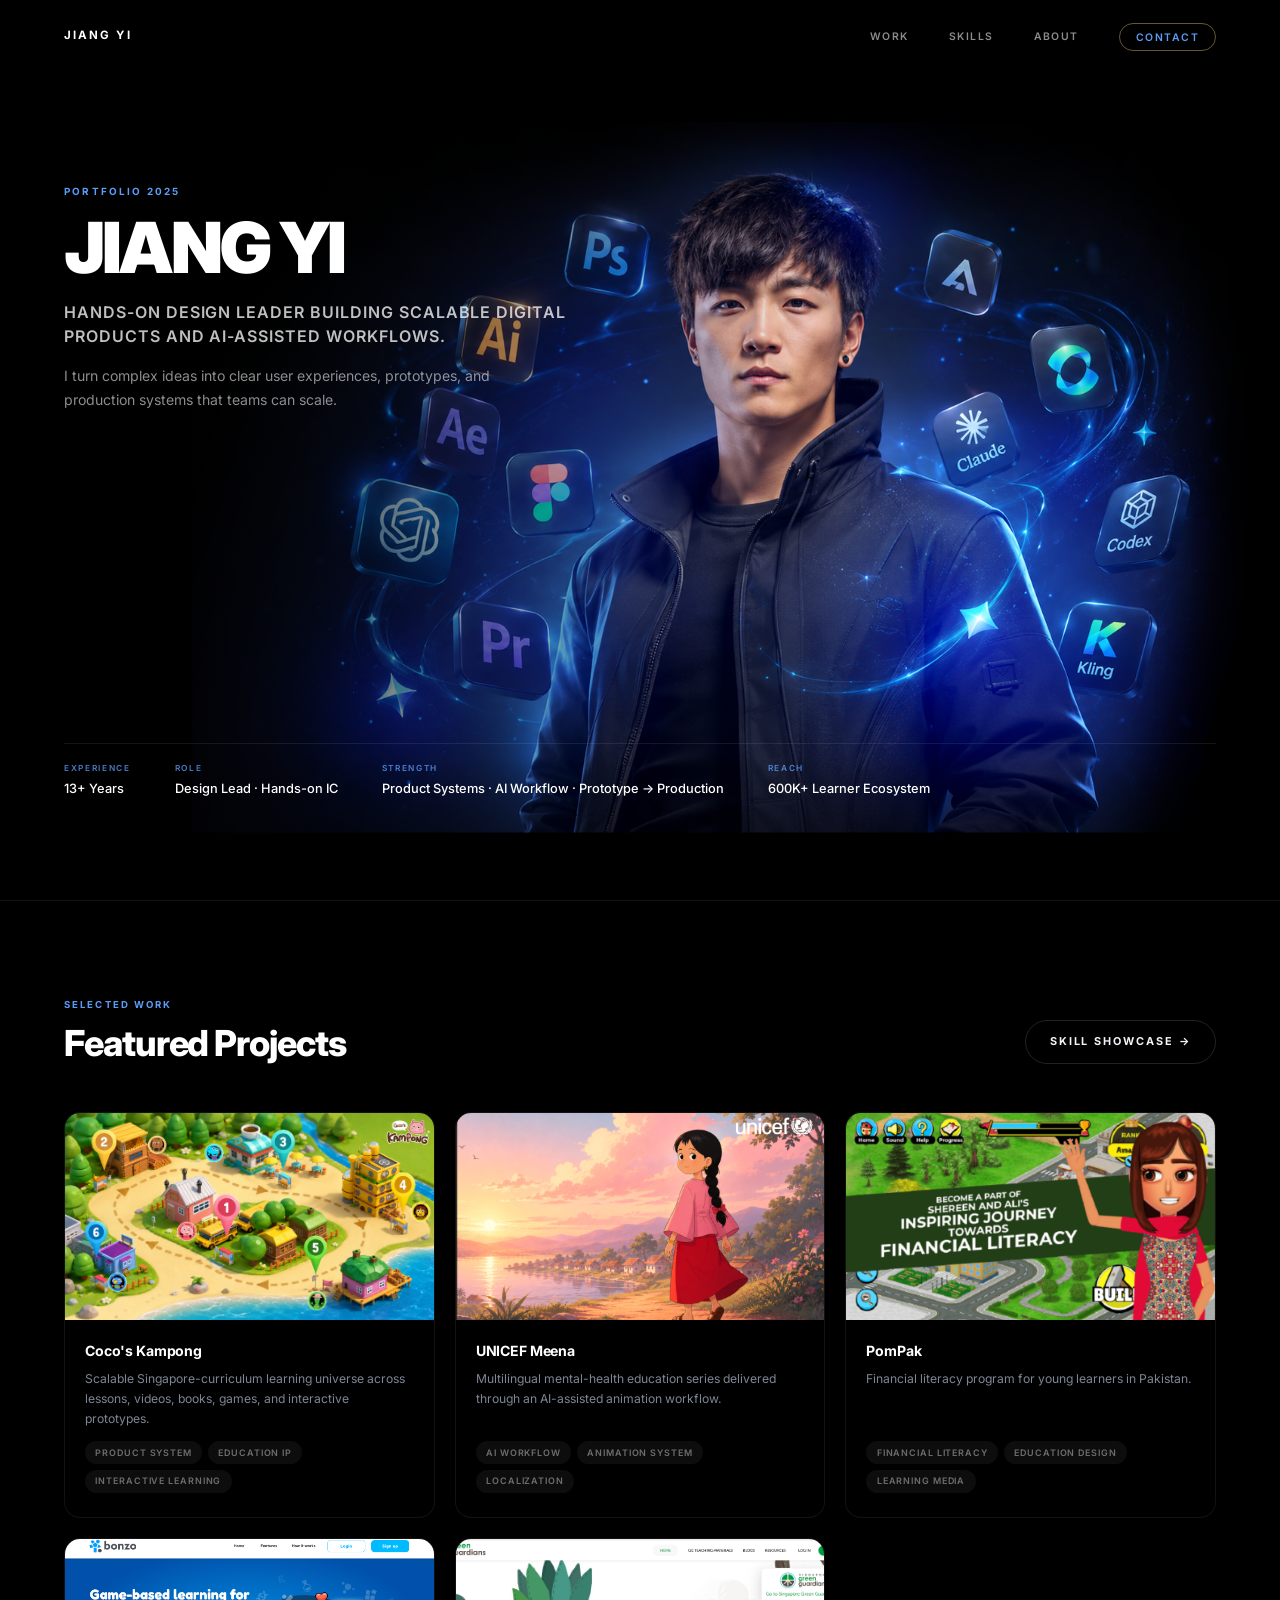
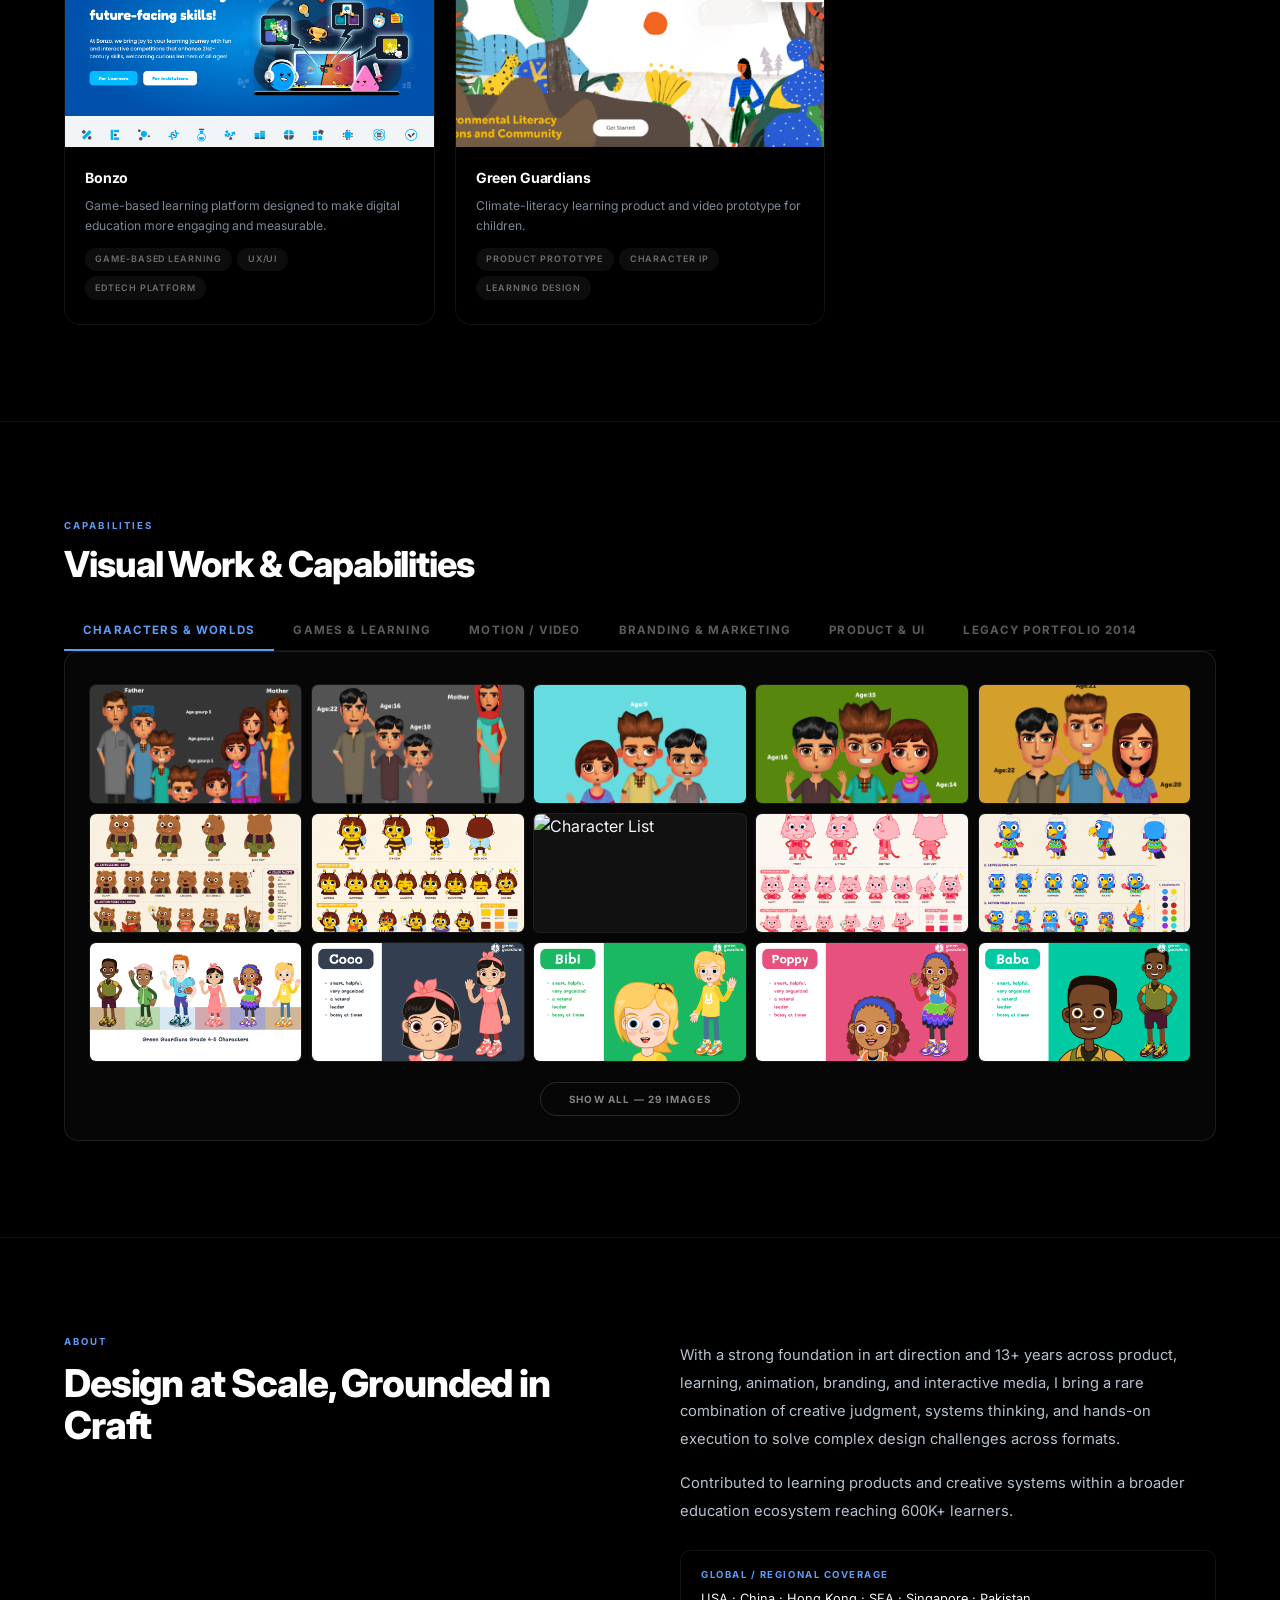
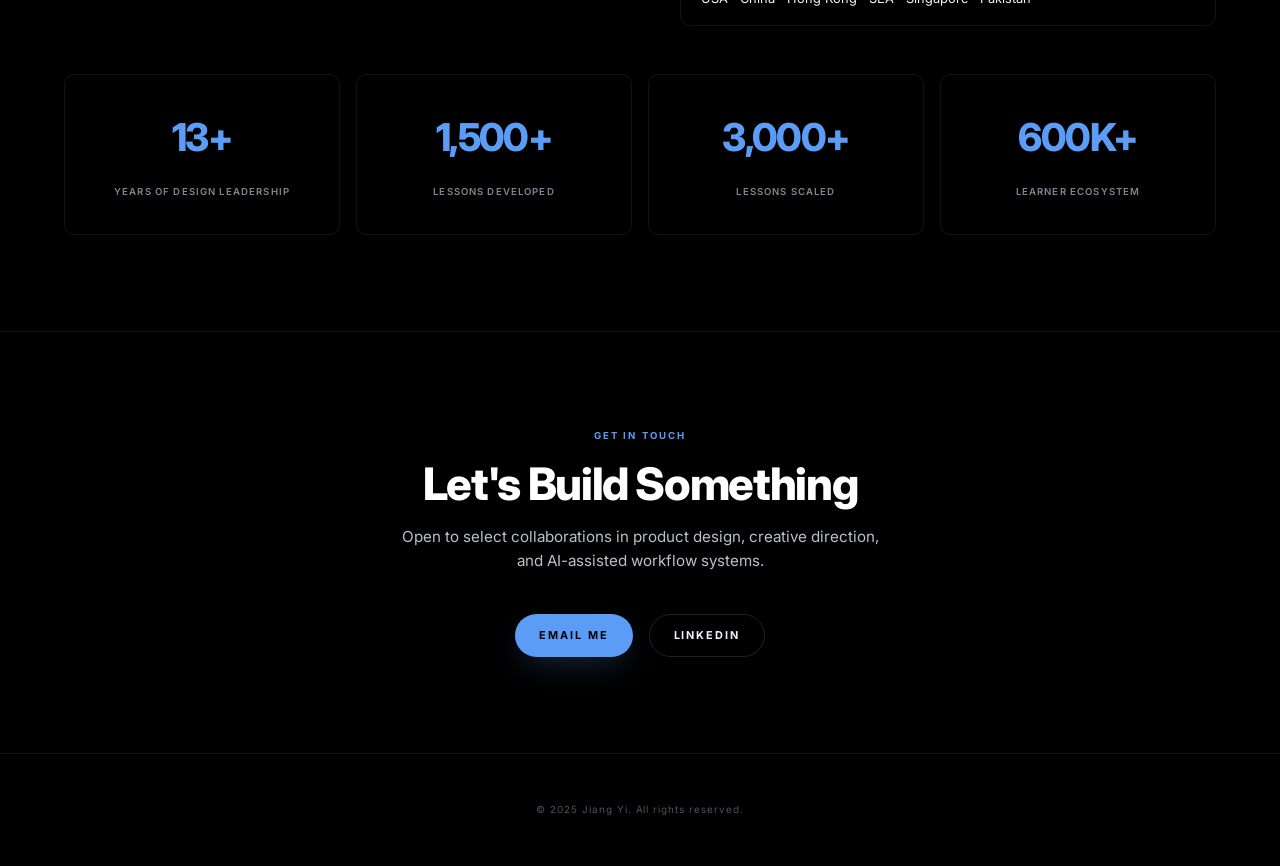
==== commit c4b1bfde: "Update 25-May 4pm" ====
--- a/index.html
+++ b/index.html
@@ -236,7 +236,8 @@
     }
     /* Project grid — 3 col, wraps to 2 rows for 5 items */
     .projects-grid{display:grid;grid-template-columns:repeat(3,1fr);gap:1.25rem;margin-top:2.5rem}
-    .projects-grid .project-card{flex:none;min-width:0;width:100%}
+    .projects-grid .project-card{flex:none;min-width:0;width:100%;cursor:pointer}
+
     /* Skill grid — 4 col × 2 rows */
     .skills-grid{display:grid;grid-template-columns:repeat(4,1fr);gap:1.25rem;margin-top:2.5rem}
     .skills-grid .skill-card{flex:none;min-width:0;width:100%}
@@ -247,6 +248,57 @@
     .carousel-nav-btn{width:36px;height:36px;border-radius:50%;background:rgba(255,255,255,.06);border:1px solid rgba(255,255,255,.14);color:rgba(255,255,255,.7);cursor:pointer;display:flex;align-items:center;justify-content:center;transition:background .2s,border-color .2s,color .2s;flex-shrink:0}
     .carousel-nav-btn:hover{background:var(--accent);border-color:var(--accent);color:#000}
     .carousel-nav-btn svg{width:13px;height:13px}
+
+    /* ── VISUAL GALLERY ── */
+    .vg-tabs{display:flex;gap:0;flex-wrap:wrap;margin-bottom:0;border-bottom:1px solid rgba(255,255,255,.07)}
+    .vg-tab{background:none;border:none;border-bottom:2px solid transparent;padding:.65rem 1.2rem .75rem;font-family:var(--f);font-size:.72rem;font-weight:700;letter-spacing:.1em;text-transform:uppercase;color:rgba(255,255,255,.36);cursor:pointer;transition:color .2s,border-color .2s;margin-bottom:-1px;white-space:nowrap}
+    .vg-tab:hover{color:rgba(255,255,255,.72)}
+    .vg-tab.active{color:var(--accent);border-bottom-color:var(--accent)}
+    .vg-pane{display:none;padding-top:.5rem}
+    .vg-pane.active{display:block}
+    .vg-grid{display:grid;grid-template-columns:repeat(5,1fr);gap:.55rem}
+    .vg-thumb{aspect-ratio:16/9;background:#0a0a0a;border-radius:7px;overflow:hidden;cursor:pointer;border:1px solid rgba(255,255,255,.06);transition:transform .25s ease,border-color .25s ease,box-shadow .25s ease;position:relative}
+    .vg-thumb:hover{transform:translateY(-3px);border-color:rgba(255,255,255,.18);box-shadow:0 8px 24px -8px rgba(0,0,0,.7)}
+    .vg-thumb img{width:100%;height:100%;object-fit:cover;display:block;transition:transform .35s ease}
+    .vg-thumb:hover img{transform:scale(1.05)}
+    .vg-thumb-overlay{position:absolute;inset:0;background:transparent;display:flex;align-items:center;justify-content:center;opacity:0;transition:opacity .25s,background .25s}
+    .vg-thumb:hover .vg-thumb-overlay{background:rgba(0,0,0,.38);opacity:1}
+    .vg-thumb-overlay svg{width:20px;height:20px;color:#fff;filter:drop-shadow(0 2px 6px rgba(0,0,0,.6))}
+    .vg-empty{grid-column:1/-1;padding:4rem 2rem;text-align:center;color:rgba(255,255,255,.16);font-size:.62rem;letter-spacing:.14em;text-transform:uppercase}
+    .vg-load-more{display:block;margin:1.25rem auto 0;background:none;border:1px solid rgba(255,255,255,.14);color:rgba(255,255,255,.5);font-family:var(--f);font-size:.62rem;font-weight:700;letter-spacing:.12em;text-transform:uppercase;padding:.65rem 1.75rem;border-radius:99px;cursor:pointer;transition:border-color .2s,color .2s,background .2s}
+    .vg-load-more:hover{border-color:var(--accent);color:var(--accent);background:rgba(255,255,255,.03)}
+    /* Scrollable frame */
+    .vg-frame{border:1px solid rgba(255,255,255,.09);border-radius:14px;background:#060606;max-height:580px;overflow-y:auto;overflow-x:hidden;padding:1.5rem;scrollbar-width:thin;scrollbar-color:rgba(255,255,255,.14) transparent}
+    .vg-frame::-webkit-scrollbar{width:5px}
+    .vg-frame::-webkit-scrollbar-track{background:transparent}
+    .vg-frame::-webkit-scrollbar-thumb{background:rgba(255,255,255,.14);border-radius:99px}
+    .vg-frame::-webkit-scrollbar-thumb:hover{background:rgba(255,255,255,.26)}
+    /* PDF button shared style */
+    .vg-pdf-btn{display:inline-flex;align-items:center;gap:.45rem;padding:.48rem .9rem;background:rgba(255,255,255,.04);border:1px solid rgba(255,255,255,.1);border-radius:6px;color:rgba(255,255,255,.58);font-family:var(--f);font-size:.58rem;font-weight:600;letter-spacing:.06em;text-decoration:none;transition:border-color .2s,color .2s,background .2s;white-space:nowrap}
+    .vg-pdf-btn:hover{background:rgba(255,255,255,.08);border-color:rgba(255,255,255,.24);color:#fff}
+    .vg-pdf-btn svg{width:12px;height:12px;stroke:currentColor;fill:none;stroke-width:1.75;stroke-linecap:round;stroke-linejoin:round;flex-shrink:0}
+    /* Video thumbnails — always show subtle play overlay */
+    .vg-thumb--video .vg-thumb-overlay{opacity:1;background:rgba(0,0,0,.18)}
+    .vg-thumb--video:hover .vg-thumb-overlay{background:rgba(0,0,0,.5)}
+    /* PDF row inside pane — above image grid */
+    .vg-pdf-row{display:flex;gap:.5rem;flex-wrap:wrap;align-items:center;margin-bottom:1rem}
+    /* Lightbox */
+    .vg-lightbox{display:none;position:fixed;inset:0;z-index:9999;background:rgba(0,0,0,.93);backdrop-filter:blur(12px);-webkit-backdrop-filter:blur(12px);align-items:center;justify-content:center}
+    .vg-lightbox.open{display:flex}
+    .vg-lb-inner{display:flex;flex-direction:column;align-items:center;max-width:90vw;position:relative}
+    .vg-lb-img{max-width:88vw;max-height:82vh;object-fit:contain;display:block;border-radius:6px;box-shadow:0 32px 80px -16px rgba(0,0,0,.8)}
+    .vg-lb-caption{color:rgba(255,255,255,.45);font-size:.66rem;letter-spacing:.08em;margin-top:.9rem;text-align:center;font-family:var(--f)}
+    .vg-lb-counter{position:fixed;top:1.4rem;left:50%;transform:translateX(-50%);font-size:.56rem;color:rgba(255,255,255,.35);letter-spacing:.12em;text-transform:uppercase;font-family:var(--f);pointer-events:none}
+    .vg-lb-close{position:fixed;top:1.1rem;right:1.1rem;width:38px;height:38px;background:rgba(255,255,255,.08);border:1px solid rgba(255,255,255,.12);border-radius:50%;color:#fff;cursor:pointer;display:flex;align-items:center;justify-content:center;transition:background .2s;z-index:10}
+    .vg-lb-close:hover{background:rgba(255,255,255,.18)}
+    .vg-lb-prev,.vg-lb-next{position:fixed;top:50%;transform:translateY(-50%);width:44px;height:44px;background:rgba(255,255,255,.08);border:1px solid rgba(255,255,255,.12);border-radius:50%;color:#fff;cursor:pointer;display:flex;align-items:center;justify-content:center;transition:background .2s;z-index:10}
+    .vg-lb-prev:hover,.vg-lb-next:hover{background:rgba(255,255,255,.18)}
+    .vg-lb-prev{left:1.1rem}
+    .vg-lb-next{right:1.1rem}
+    .vg-lb-prev svg,.vg-lb-next svg,.vg-lb-close svg{width:16px;height:16px;stroke:currentColor;fill:none;stroke-width:2;stroke-linecap:round;stroke-linejoin:round;display:block}
+    @media(max-width:1100px){.vg-grid{grid-template-columns:repeat(4,1fr)}}
+    @media(max-width:800px){.vg-grid{grid-template-columns:repeat(3,1fr)}.vg-lb-prev{left:.5rem}.vg-lb-next{right:.5rem}}
+    @media(max-width:500px){.vg-grid{grid-template-columns:repeat(2,1fr)}.vg-lb-img{max-height:72vh}}
   </style>
 </head>
 <body class="theme-blue">
@@ -305,9 +357,9 @@
       <div class="projects-grid">
 
             <!-- Coco's Kampong -->
-            <a href="./projects/cocos-kampong/index.html" class="project-card">
+            <div class="project-card" onclick="window.location='./projects/cocos-kampong/index.html'">
               <div class="card-thumb">
-                <img src="./projects/cocos-kampong/assets/hero-poster.jpg" alt="Coco's Kampong"
+                <img src="./projects/cocos-kampong/assets/town-setting.png" alt="Coco's Kampong"
                      onerror="this.style.display='none';this.nextElementSibling.style.display='flex'">
                 <div class="thumb-placeholder" style="display:none">
                   <svg width="28" height="28" viewBox="0 0 24 24" fill="none" stroke="currentColor" stroke-width="1.2"><rect x="3" y="3" width="18" height="18" rx="2"/><circle cx="8.5" cy="8.5" r="1.5"/><polyline points="21 15 16 10 5 21"/></svg>
@@ -321,14 +373,11 @@
                   <span class="tag">Education IP</span>
                   <span class="tag">Interactive Learning</span>
                 </div>
-                <div class="card-footer">
-                  <span class="card-cta">View Project <svg viewBox="0 0 24 24" fill="none" stroke="currentColor" stroke-width="2"><polyline points="9 18 15 12 9 6"/></svg></span>
-                </div>
               </div>
-            </a>
+            </div>
 
             <!-- UNICEF Meena -->
-            <a href="./projects/unicef-meena/index.html" class="project-card">
+            <div class="project-card" onclick="window.location='./projects/unicef-meena/index.html'">
               <div class="card-thumb">
                 <img src="./projects/unicef-meena/assets/thumbnails/hero-poster.jpg" alt="UNICEF Meena"
                      onerror="this.style.display='none';this.nextElementSibling.style.display='flex'">
@@ -344,37 +393,31 @@
                   <span class="tag">Animation System</span>
                   <span class="tag">Localization</span>
                 </div>
-                <div class="card-footer">
-                  <span class="card-cta">View Project <svg viewBox="0 0 24 24" fill="none" stroke="currentColor" stroke-width="2"><polyline points="9 18 15 12 9 6"/></svg></span>
-                </div>
               </div>
-            </a>
-
-            <!-- Pompak -->
-            <a href="./projects/pompak/index.html" class="project-card">
+            </div>
+
+            <!-- PomPak -->
+            <div class="project-card" onclick="window.location='./projects/pompak/index.html'">
               <div class="card-thumb">
-                <img src="./projects/pompak/assets/hero-poster.jpg" alt="Pompak"
+                <img src="./projects/pompak/assets/hero-poster.jpg" alt="PomPak"
                      onerror="this.style.display='none';this.nextElementSibling.style.display='flex'">
                 <div class="thumb-placeholder" style="display:none">
                   <svg width="28" height="28" viewBox="0 0 24 24" fill="none" stroke="currentColor" stroke-width="1.2"><rect x="3" y="3" width="18" height="18" rx="2"/><circle cx="8.5" cy="8.5" r="1.5"/><polyline points="21 15 16 10 5 21"/></svg>
                 </div>
               </div>
               <div class="card-body">
-                <div class="card-title">Pompak</div>
+                <div class="card-title">PomPak</div>
                 <p class="card-desc">Financial literacy program for young learners in Pakistan.</p>
                 <div class="tags">
                   <span class="tag">Financial Literacy</span>
                   <span class="tag">Education Design</span>
                   <span class="tag">Learning Media</span>
                 </div>
-                <div class="card-footer">
-                  <span class="card-cta">View Project <svg viewBox="0 0 24 24" fill="none" stroke="currentColor" stroke-width="2"><polyline points="9 18 15 12 9 6"/></svg></span>
-                </div>
               </div>
-            </a>
+            </div>
 
             <!-- Bonzo -->
-            <a href="./projects/bonzo/index.html" class="project-card">
+            <div class="project-card" onclick="window.location='./projects/bonzo/index.html'">
               <div class="card-thumb">
                 <img src="./projects/bonzo/assets/hero-poster.jpg" alt="Bonzo"
                      onerror="this.style.display='none';this.nextElementSibling.style.display='flex'">
@@ -390,14 +433,11 @@
                   <span class="tag">UX/UI</span>
                   <span class="tag">EdTech Platform</span>
                 </div>
-                <div class="card-footer">
-                  <span class="card-cta">View Project <svg viewBox="0 0 24 24" fill="none" stroke="currentColor" stroke-width="2"><polyline points="9 18 15 12 9 6"/></svg></span>
-                </div>
               </div>
-            </a>
+            </div>
 
             <!-- Green Guardians -->
-            <a href="./projects/green-guardians/index.html" class="project-card">
+            <div class="project-card" onclick="window.location='./projects/green-guardians/index.html'">
               <div class="card-thumb">
                 <img src="./projects/green-guardians/assets/hero-poster.jpg" alt="Green Guardians"
                      onerror="this.style.display='none';this.nextElementSibling.style.display='flex'">
@@ -413,142 +453,63 @@
                   <span class="tag">Character IP</span>
                   <span class="tag">Learning Design</span>
                 </div>
-                <div class="card-footer">
-                  <span class="card-cta">View Project <svg viewBox="0 0 24 24" fill="none" stroke="currentColor" stroke-width="2"><polyline points="9 18 15 12 9 6"/></svg></span>
-                </div>
               </div>
-            </a>
+            </div>
 
       </div><!-- /projects-grid -->
     </div>
   </section>
 
-  <!-- SKILL SHOWCASE -->
+  <!-- VISUAL GALLERY -->
   <section class="skill-showcase" id="skill-showcase">
     <div class="container-wide">
-      <div class="section-header">
+      <div class="section-header" style="margin-bottom:1.75rem">
         <div>
           <span class="section-label">Capabilities</span>
-          <h2>Skill Showcase</h2>
+          <h2>Visual Work &amp; Capabilities</h2>
         </div>
       </div>
 
-      <div class="skills-grid">
-
-            <!-- Product & UX/UI -->
-            <a href="./reels/product-ux-ui/index.html" class="skill-card">
-              <div class="card-thumb">
-                <img src="./projects/bonzo/assets/01.png" alt="" loading="lazy" style="width:100%;height:100%;object-fit:cover;display:block" onerror="this.style.display='none'">
-              </div>
-              <div class="card-body">
-                <div class="card-title">Product &amp; UX/UI Design</div>
-                <p class="card-desc">End-to-end product design, information architecture, and interaction systems.</p>
-                <div class="card-footer">
-                  <span class="card-cta">View Reel <svg viewBox="0 0 24 24" fill="none" stroke="currentColor" stroke-width="2"><polyline points="9 18 15 12 9 6"/></svg></span>
-                </div>
-              </div>
-            </a>
-
-            <!-- Web / Interactive -->
-            <a href="./reels/web-interactive/index.html" class="skill-card">
-              <div class="card-thumb">
-                <img src="./reels/web-interactive/assets/Bonzo%20website.png" alt="" loading="lazy" style="width:100%;height:100%;object-fit:cover;display:block" onerror="this.style.display='none'">
-              </div>
-              <div class="card-body">
-                <div class="card-title">Web / Interactive Prototyping</div>
-                <p class="card-desc">Interactive prototypes, web experiences, and digital learning environments.</p>
-                <div class="card-footer">
-                  <span class="card-cta">View Reel <svg viewBox="0 0 24 24" fill="none" stroke="currentColor" stroke-width="2"><polyline points="9 18 15 12 9 6"/></svg></span>
-                </div>
-              </div>
-            </a>
-
-            <!-- AI Workflow -->
-            <a href="./reels/ai-workflow/index.html" class="skill-card">
-              <div class="card-thumb">
-                <img src="./projects/unicef-meena/assets/thumbnails/hero-poster.jpg" alt="" loading="lazy" style="width:100%;height:100%;object-fit:cover;display:block" onerror="this.style.display='none'">
-              </div>
-              <div class="card-body">
-                <div class="card-title">AI Workflow &amp; Automation</div>
-                <p class="card-desc">AI-assisted design pipelines, automation systems, and scalable production workflows.</p>
-                <div class="card-footer">
-                  <span class="card-cta">View Reel <svg viewBox="0 0 24 24" fill="none" stroke="currentColor" stroke-width="2"><polyline points="9 18 15 12 9 6"/></svg></span>
-                </div>
-              </div>
-            </a>
-
-            <!-- Branding & Logo -->
-            <a href="./reels/branding-logo/index.html" class="skill-card">
-              <div class="card-thumb">
-                <img src="./projects/cocos-kampong/assets/hero-poster.jpg" alt="" loading="lazy" style="width:100%;height:100%;object-fit:cover;display:block" onerror="this.style.display='none'">
-              </div>
-              <div class="card-body">
-                <div class="card-title">Branding &amp; Logo Design</div>
-                <p class="card-desc">Brand identity systems, visual language, and logo design for education and media products.</p>
-                <div class="card-footer">
-                  <span class="card-cta">View Reel <svg viewBox="0 0 24 24" fill="none" stroke="currentColor" stroke-width="2"><polyline points="9 18 15 12 9 6"/></svg></span>
-                </div>
-              </div>
-            </a>
-
-            <!-- Character & World -->
-            <a href="./reels/character-world-design/index.html" class="skill-card">
-              <div class="card-thumb">
-                <img src="./projects/pompak/assets/hero-poster.jpg" alt="" loading="lazy" style="width:100%;height:100%;object-fit:cover;display:block" onerror="this.style.display='none'">
-              </div>
-              <div class="card-body">
-                <div class="card-title">Character &amp; World Design</div>
-                <p class="card-desc">Character development, world-building, and visual universe design for education IP.</p>
-                <div class="card-footer">
-                  <span class="card-cta">View Reel <svg viewBox="0 0 24 24" fill="none" stroke="currentColor" stroke-width="2"><polyline points="9 18 15 12 9 6"/></svg></span>
-                </div>
-              </div>
-            </a>
-
-            <!-- Motion / Video -->
-            <a href="./reels/motion-video-animation/index.html" class="skill-card">
-              <div class="card-thumb">
-                <img src="./projects/unicef-meena/assets/thumbnails/hero-poster-2.jpg" alt="" loading="lazy" style="width:100%;height:100%;object-fit:cover;display:block" onerror="this.style.display='none'">
-              </div>
-              <div class="card-body">
-                <div class="card-title">Motion / Video / Animation</div>
-                <p class="card-desc">2D animation, motion design, video production, and educational media delivery.</p>
-                <div class="card-footer">
-                  <span class="card-cta">View Reel <svg viewBox="0 0 24 24" fill="none" stroke="currentColor" stroke-width="2"><polyline points="9 18 15 12 9 6"/></svg></span>
-                </div>
-              </div>
-            </a>
-
-            <!-- Game-Based Learning -->
-            <a href="./reels/game-based-learning/index.html" class="skill-card">
-              <div class="card-thumb">
-                <img src="./projects/bonzo/assets/game.jpg" alt="" loading="lazy" style="width:100%;height:100%;object-fit:cover;display:block" onerror="this.style.display='none'">
-              </div>
-              <div class="card-body">
-                <div class="card-title">Game-Based Learning</div>
-                <p class="card-desc">Learning game design, gamification systems, and interactive educational mechanics.</p>
-                <div class="card-footer">
-                  <span class="card-cta">View Reel <svg viewBox="0 0 24 24" fill="none" stroke="currentColor" stroke-width="2"><polyline points="9 18 15 12 9 6"/></svg></span>
-                </div>
-              </div>
-            </a>
-
-            <!-- Print & Marketing -->
-            <a href="./reels/print-marketing/index.html" class="skill-card">
-              <div class="card-thumb">
-                <img src="./reels/print-marketing/assets/Facebook%20Cover.png" alt="" loading="lazy" style="width:100%;height:100%;object-fit:cover;display:block" onerror="this.style.display='none'">
-              </div>
-              <div class="card-body">
-                <div class="card-title">Print &amp; Marketing Design</div>
-                <p class="card-desc">Print collateral, marketing campaigns, workbooks, and promotional materials for education brands.</p>
-                <div class="card-footer">
-                  <span class="card-cta">View Reel <svg viewBox="0 0 24 24" fill="none" stroke="currentColor" stroke-width="2"><polyline points="9 18 15 12 9 6"/></svg></span>
-                </div>
-              </div>
-            </a>
-
-      </div><!-- /skills-grid -->
+      <!-- Tab navigation -->
+      <div class="vg-tabs" role="tablist">
+        <button class="vg-tab active" data-tab="characters-worlds">Characters &amp; Worlds</button>
+        <button class="vg-tab" data-tab="games-learning">Games &amp; Learning</button>
+        <button class="vg-tab" data-tab="motion-video">Motion / Video</button>
+        <button class="vg-tab" data-tab="branding-marketing">Branding &amp; Marketing</button>
+        <button class="vg-tab" data-tab="product-ui">Product &amp; UI</button>
+        <button class="vg-tab" data-tab="legacy">Legacy Portfolio 2014</button>
+      </div>
+
+      <!-- Tab panes inside scrollable frame -->
+      <div class="vg-frame">
+        <div class="vg-pane active" id="tab-characters-worlds"></div>
+        <div class="vg-pane" id="tab-games-learning"></div>
+        <div class="vg-pane" id="tab-motion-video"></div>
+        <div class="vg-pane" id="tab-branding-marketing"></div>
+        <div class="vg-pane" id="tab-product-ui"></div>
+        <div class="vg-pane" id="tab-legacy"></div>
+      </div>
+
+    </div><!-- /container-wide -->
+
+    <!-- Lightbox -->
+    <div class="vg-lightbox" id="vgLightbox">
+      <button class="vg-lb-close" id="vgClose" aria-label="Close">
+        <svg viewBox="0 0 24 24"><line x1="18" y1="6" x2="6" y2="18"/><line x1="6" y1="6" x2="18" y2="18"/></svg>
+      </button>
+      <button class="vg-lb-prev" id="vgPrev" aria-label="Previous">
+        <svg viewBox="0 0 24 24"><polyline points="15 18 9 12 15 6"/></svg>
+      </button>
+      <button class="vg-lb-next" id="vgNext" aria-label="Next">
+        <svg viewBox="0 0 24 24"><polyline points="9 18 15 12 9 6"/></svg>
+      </button>
+      <div class="vg-lb-counter" id="vgCounter"></div>
+      <div class="vg-lb-inner">
+        <img class="vg-lb-img" id="vgImg" src="" alt="">
+        <div class="vg-lb-caption" id="vgCaption"></div>
+      </div>
     </div>
+
   </section>
 
   <!-- IMPACT -->
@@ -662,5 +623,315 @@
   const obs=new IntersectionObserver(entries=>{entries.forEach(e=>{if(e.isIntersecting){e.target.classList.add('is-in');obs.unobserve(e.target);}});},{threshold:0.1});
   document.querySelectorAll('.reveal').forEach(el=>obs.observe(el));
 </script>
+
+<!-- VISUAL GALLERY SCRIPT -->
+<script>
+(function(){
+  var B   = './Visual%20Work%20%26%20Capabilities/assets/';
+  var PUI = B + 'Product%20%26%20UI/';
+  var CW  = B + 'Characters%20%26%20Worlds/';
+  var GL  = B + 'Games%20%26%20Learning/';
+  var MV  = B + 'Motion%20%3A%20Video/';
+  var BM  = B + 'Branding%20%26%20Marketing/';
+  var LP  = B + 'Legacy%20Portfolio%202014/';
+
+  /* ── GALLERY DATA ── */
+  var data = {
+    'product-ui': {
+      images: [
+        { src: PUI+'01_1.jpg',                        caption: '01_1' },
+        { src: PUI+'01_2.jpg',                        caption: '01_2' },
+        { src: PUI+'02.jpg',                          caption: '02' },
+        { src: PUI+'03.jpg',                          caption: '03' },
+        { src: PUI+'Bonzo%20Website.jpg',             caption: 'Bonzo Website' },
+        { src: PUI+'Green%20Guardians%20website.png', caption: 'Green Guardians Website' },
+        { src: PUI+'UOB%2001.png',                    caption: 'UOB 01' },
+        { src: PUI+'UOB%2002.png',                    caption: 'UOB 02' }
+      ],
+      pdfs: []
+    },
+    'characters-worlds': {
+      images: [
+        { src: CW+'01.jpg',                  caption: '01' },
+        { src: CW+'02.jpg',                  caption: '02' },
+        { src: CW+'03.jpg',                  caption: '03' },
+        { src: CW+'04.jpg',                  caption: '04' },
+        { src: CW+'05.jpg',                  caption: '05' },
+        { src: CW+'Baba.png',                caption: 'Baba' },
+        { src: CW+'Bibi.png',                caption: 'Bibi' },
+        { src: CW+'CharacterList11.png',     caption: 'Character List' },
+        { src: CW+'Coco.png',                caption: 'Coco' },
+        { src: CW+'Poppy.png',               caption: 'Poppy' },
+        { src: CW+'Slide1.png',              caption: 'Slide 1' },
+        { src: CW+'Slide2.png',              caption: 'Slide 2' },
+        { src: CW+'Slide3.png',              caption: 'Slide 3' },
+        { src: CW+'Slide4.png',              caption: 'Slide 4' },
+        { src: CW+'Slide5.png',              caption: 'Slide 5' },
+        { src: CW+'Slide6.png',              caption: 'Slide 6' },
+        { src: CW+'Slide7.png',              caption: 'Slide 7' },
+        { src: CW+'characters.png',          caption: 'Characters' },
+        { src: CW+'charcter-design-01.png',  caption: 'Character Design 01' },
+        { src: CW+'charcter-design-02.png',  caption: 'Character Design 02' },
+        { src: CW+'charcter-design-03.png',  caption: 'Character Design 03' },
+        { src: CW+'charcter-design-04.png',  caption: 'Character Design 04' },
+        { src: CW+'charcter-design-05.png',  caption: 'Character Design 05' },
+        { src: CW+'charcter-design-06.png',  caption: 'Character Design 06' },
+        { src: CW+'charcter-design-07.png',  caption: 'Character Design 07' },
+        { src: CW+'charcter-design-08.png',  caption: 'Character Design 08' },
+        { src: CW+'charcter-design-09.png',  caption: 'Character Design 09' },
+        { src: CW+'charcter-design-10.png',  caption: 'Character Design 10' },
+        { src: CW+'charcter-design-11.png',  caption: 'Character Design 11' }
+      ],
+      pdfs: []
+    },
+    'games-learning': {
+      images: [
+        { src: GL+'Asset%201.png',                   caption: 'Asset 1' },
+        { src: GL+'ChanmpionsAgainstSmoggers-2.jpg', caption: 'Champions Against Smoggers' },
+        { src: GL+'ClueOn%2001.png',                 caption: 'ClueOn 01' },
+        { src: GL+'ClueOn%2002.png',                 caption: 'ClueOn 02' },
+        { src: GL+'ClueOn%2003.png',                 caption: 'ClueOn 03' },
+        { src: GL+'DinoEggs%2001.png',               caption: 'DinoEggs 01' },
+        { src: GL+'DinoEggs%2002.png',               caption: 'DinoEggs 02' },
+        { src: GL+'DinoEggs%2003.png',               caption: 'DinoEggs 03' },
+        { src: GL+'DinoEggs%2004.png',               caption: 'DinoEggs 04' },
+        { src: GL+'DinoEggs%2005.png',               caption: 'DinoEggs 05' },
+        { src: GL+'DinoEggs%2006.png',               caption: 'DinoEggs 06' },
+        { src: GL+'Game%20types.png',                caption: 'Game Types' },
+        { src: GL+'GameonSG.png',                    caption: 'GameonSG' },
+        { src: GL+'Race%20to%20Zero%2001.png',       caption: 'Race to Zero 01' },
+        { src: GL+'Race%20to%20Zero%2002.png',       caption: 'Race to Zero 02' },
+        { src: GL+'RubySpidey%2001.png',             caption: 'RubySpidey 01' },
+        { src: GL+'RubySpidey%2002.png',             caption: 'RubySpidey 02' },
+        { src: GL+'SumoMochi%2001.jpg',              caption: 'SumoMochi 01' },
+        { src: GL+'SumoMochi%2002.jpg',              caption: 'SumoMochi 02' },
+        { src: GL+'SumoMochi%2003.jpg',              caption: 'SumoMochi 03' },
+        { src: GL+'SumoMochi%2004.png',              caption: 'SumoMochi 04' },
+        { src: GL+'game%20thumbnail.png',            caption: 'Game Thumbnail' }
+      ],
+      pdfs: [
+        { path: GL+'PDF/CW_Designs.pdf',       name: 'CW Designs' },
+        { path: GL+'PDF/GG.Brochure_v8.pdf',   name: 'GG Brochure' },
+        { path: GL+'PDF/Race%20to%20Zero.pdf', name: 'Race to Zero' },
+        { path: GL+'PDF/SumoMochi_V2.pdf',     name: 'SumoMochi' }
+      ]
+    },
+    'motion-video': {
+      images: [
+        { src: MV+"Coco's%20Kampong%20Theme%20Song.png", caption: "Coco's Kampong Theme Song", isVideo: true, videoUrl: 'https://www.youtube.com/watch?v=4eFnmV1pES8' },
+        { src: MV+'Coco%E2%80%99s%20marketing%20video.png', caption: "Coco's Marketing Video",  isVideo: true, videoUrl: 'https://www.youtube.com/watch?v=p9oZq95RqmE' },
+        { src: MV+'Compound%20Words.jpg',                caption: 'Compound Words',             isVideo: false },
+        { src: MV+'KP%20logo%20animation.png',           caption: 'KP Logo Animation',          isVideo: true, videoUrl: MV+'video%20clips%20to%20link/KP%20logo%20animation.mp4' },
+        { src: MV+'Kung%20Fu%20Punctuation.png',         caption: 'Kung Fu Punctuation',        isVideo: true, videoUrl: 'https://www.youtube.com/watch?v=krL7_BqlL10' },
+        { src: MV+'The%205E%20Instructional%20Model.png',caption: 'The 5E Instructional Model', isVideo: true, videoUrl: 'https://www.youtube.com/watch?v=Ig7Ye1_so7Y' }
+      ],
+      pdfs: []
+    },
+    'branding-marketing': {
+      images: [
+        { src: BM+'Asset%202.png',                         caption: 'Asset 2' },
+        { src: BM+'Asset%204%40300x.png',                  caption: 'Asset 4' },
+        { src: BM+'Branding%20%26%20Marketing%2001-1.png', caption: 'Branding & Marketing 01-1' },
+        { src: BM+'Branding%20%26%20Marketing%2001-2.png', caption: 'Branding & Marketing 01-2' },
+        { src: BM+'Branding%20%26%20Marketing%2001-3.png', caption: 'Branding & Marketing 01-3' },
+        { src: BM+'Branding%20%26%20Marketing%2001-4.png', caption: 'Branding & Marketing 01-4' },
+        { src: BM+'Branding%20%26%20Marketing%2001-5.png', caption: 'Branding & Marketing 01-5' },
+        { src: BM+'Branding%20%26%20Marketing%2001-6.png', caption: 'Branding & Marketing 01-6' },
+        { src: BM+'Branding%20%26%20Marketing%2002-1.png', caption: 'Branding & Marketing 02-1' },
+        { src: BM+'Branding%20%26%20Marketing%2002-2.png', caption: 'Branding & Marketing 02-2' },
+        { src: BM+'Branding%20%26%20Marketing%2002-3.png', caption: 'Branding & Marketing 02-3' },
+        { src: BM+'Branding%20%26%20Marketing%2002-4.png', caption: 'Branding & Marketing 02-4' },
+        { src: BM+'Branding%20%26%20Marketing%2003-1.png', caption: 'Branding & Marketing 03-1' },
+        { src: BM+'Branding%20%26%20Marketing%2008-1.png', caption: 'Branding & Marketing 08-1' },
+        { src: BM+'Genius%20Games.png',                    caption: 'Genius Games' }
+      ],
+      pdfs: [
+        { path: BM+'pdfs/Brochure_v4.pdf',                 name: 'Brochure v4' },
+        { path: BM+'pdfs/KP_BrandGuidelines.pdf',          name: 'KP Brand Guidelines' },
+        { path: BM+'pdfs/Shupavu_Brochure_20_11_2024.pdf', name: 'Shupavu Brochure' }
+      ]
+    },
+    'legacy': {
+      images: [
+        { src: LP+'Artboard%201.png',  caption: 'Artboard 1' },
+        { src: LP+'Artboard%202.png',  caption: 'Artboard 2' },
+        { src: LP+'Artboard%203.png',  caption: 'Artboard 3' },
+        { src: LP+'Artboard%204.png',  caption: 'Artboard 4' },
+        { src: LP+'Artboard%205.png',  caption: 'Artboard 5' },
+        { src: LP+'Artboard%206.png',  caption: 'Artboard 6' },
+        { src: LP+'Artboard%207.png',  caption: 'Artboard 7' },
+        { src: LP+'Artboard%208.png',  caption: 'Artboard 8' },
+        { src: LP+'Artboard%209.png',  caption: 'Artboard 9' },
+        { src: LP+'Artboard%2010.png', caption: 'Artboard 10' },
+        { src: LP+'Artboard%2011.png', caption: 'Artboard 11' },
+        { src: LP+'Artboard%2012.png', caption: 'Artboard 12' },
+        { src: LP+'Artboard%2013.png', caption: 'Artboard 13' },
+        { src: LP+'Artboard%2014.png', caption: 'Artboard 14' },
+        { src: LP+'Artboard%2015.png', caption: 'Artboard 15' },
+        { src: LP+'Artboard%2016.png', caption: 'Artboard 16' },
+        { src: LP+'Artboard%2017.png', caption: 'Artboard 17' },
+        { src: LP+'Artboard%2018.png', caption: 'Artboard 18' },
+        { src: LP+'Artboard%2019.png', caption: 'Artboard 19' },
+        { src: LP+'Artboard%2020.png', caption: 'Artboard 20' },
+        { src: LP+'Artboard%2021.png', caption: 'Artboard 21' },
+        { src: LP+'Artboard%2022.png', caption: 'Artboard 22' }
+      ],
+      pdfs: [
+        { path: LP+'PDF/Portfolio6.pdf', name: 'Portfolio 2014' }
+      ]
+    }
+  };
+
+  /* ── ICONS ── */
+  var PLAY_ICON = '<svg viewBox="0 0 24 24" width="32" height="32"><circle cx="12" cy="12" r="11" fill="rgba(0,0,0,.55)"/><polygon points="10,8 18,12 10,16" fill="white" style="filter:drop-shadow(0 1px 3px rgba(0,0,0,.5))"/></svg>';
+  var EXPAND_ICON = '<svg viewBox="0 0 24 24" fill="none" stroke="currentColor" stroke-width="1.6" stroke-linecap="round" stroke-linejoin="round" width="20" height="20"><path d="M15 3h6v6M9 21H3v-6M21 3l-7 7M3 21l7-7"/></svg>';
+  var PDF_ICON  = '<svg viewBox="0 0 24 24"><path d="M14 2H6a2 2 0 0 0-2 2v16a2 2 0 0 0 2 2h12a2 2 0 0 0 2-2V8z"/><polyline points="14 2 14 8 20 8"/><line x1="16" y1="13" x2="8" y2="13"/><line x1="16" y1="17" x2="8" y2="17"/><polyline points="10 9 9 9 8 9"/></svg>';
+  var INITIAL   = 15;
+
+  /* ── BUILD THUMB ── */
+  function makeThumb(tabId, item, idx) {
+    var div = document.createElement('div');
+    div.className = 'vg-thumb' + (item.isVideo ? ' vg-thumb--video' : '');
+    var img = document.createElement('img');
+    img.src = item.src; img.alt = item.caption || ''; img.loading = 'lazy';
+    img.onerror = function(){ this.parentElement.style.background='#111'; };
+    var ov = document.createElement('div');
+    ov.className = 'vg-thumb-overlay';
+    ov.innerHTML = item.isVideo ? PLAY_ICON : EXPAND_ICON;
+    div.appendChild(img); div.appendChild(ov);
+    if (item.isVideo && item.videoUrl) {
+      div.addEventListener('click', function(){ window.open(item.videoUrl, '_blank', 'noopener,noreferrer'); });
+    } else {
+      div.addEventListener('click', (function(t,i){ return function(){ openLB(t,i); }; })(tabId, idx));
+    }
+    return div;
+  }
+
+  /* ── BUILD PANES ── */
+  Object.keys(data).forEach(function(tabId) {
+    var pane = document.getElementById('tab-' + tabId);
+    if (!pane) return;
+    var tab = data[tabId];
+    var images = tab.images || [];
+
+    /* PDF buttons at top of pane — no label */
+    var pdfs = tab.pdfs || [];
+    if (pdfs.length) {
+      var row = document.createElement('div');
+      row.className = 'vg-pdf-row';
+      pdfs.forEach(function(pdf){
+        var a = document.createElement('a');
+        a.href = pdf.path; a.target = '_blank'; a.rel = 'noopener noreferrer';
+        a.className = 'vg-pdf-btn';
+        a.innerHTML = PDF_ICON + '<span>' + pdf.name + '</span>';
+        row.appendChild(a);
+      });
+      pane.appendChild(row);
+    }
+
+    var grid = document.createElement('div');
+    grid.className = 'vg-grid';
+
+    if (images.length === 0) {
+      var emp = document.createElement('div');
+      emp.className = 'vg-empty';
+      emp.textContent = 'Images coming soon';
+      grid.appendChild(emp);
+      pane.appendChild(grid);
+    } else {
+      var vis = Math.min(images.length, INITIAL);
+      for (var i = 0; i < vis; i++) grid.appendChild(makeThumb(tabId, images[i], i));
+      pane.appendChild(grid);
+      if (images.length > INITIAL) {
+        var btn = document.createElement('button');
+        btn.className = 'vg-load-more';
+        btn.textContent = 'Show all — ' + images.length + ' images';
+        (function(b, t, imgs, start){
+          b.addEventListener('click', function(){
+            for (var j = start; j < imgs.length; j++) grid.appendChild(makeThumb(t, imgs[j], j));
+            b.remove();
+          });
+        })(btn, tabId, images, vis);
+        pane.appendChild(btn);
+      }
+    }
+  });
+
+  /* ── TAB SWITCHING ── */
+  var frame = document.querySelector('.vg-frame');
+  document.querySelectorAll('.vg-tab').forEach(function(btn){
+    btn.addEventListener('click', function(){
+      var id = this.dataset.tab;
+      document.querySelectorAll('.vg-tab').forEach(function(t){ t.classList.remove('active'); });
+      document.querySelectorAll('.vg-pane').forEach(function(p){ p.classList.remove('active'); });
+      this.classList.add('active');
+      var pane = document.getElementById('tab-' + id);
+      if (pane) pane.classList.add('active');
+      if (frame) frame.scrollTop = 0;
+    });
+  });
+
+  /* ── LIGHTBOX ── */
+  var lb      = document.getElementById('vgLightbox');
+  var lbImg   = document.getElementById('vgImg');
+  var lbCap   = document.getElementById('vgCaption');
+  var lbCnt   = document.getElementById('vgCounter');
+  var curTab  = null, curIdx = 0;
+
+  /* Only navigate among non-video items */
+  function lbItems(tabId){ return data[tabId].images.filter(function(it){ return !it.isVideo; }); }
+  function lbIndexOf(tabId, idx){
+    var items = lbItems(tabId), item = data[tabId].images[idx];
+    return items.indexOf(item);
+  }
+
+  function openLB(tabId, idx){
+    curTab = tabId; curIdx = idx;
+    renderLB(); lb.classList.add('open'); document.body.style.overflow = 'hidden';
+  }
+  function renderLB(){
+    var item = data[curTab].images[curIdx];
+    lbImg.src = item.src; lbImg.alt = item.caption || '';
+    lbCap.textContent = item.caption || '';
+    var items = lbItems(curTab);
+    var pos = lbIndexOf(curTab, curIdx);
+    lbCnt.textContent = (pos + 1) + ' / ' + items.length;
+    var prevI = findAdj(curIdx, -1), nextI = findAdj(curIdx, 1);
+    document.getElementById('vgPrev').style.opacity = prevI < 0 ? '.25' : '1';
+    document.getElementById('vgNext').style.opacity = nextI < 0 ? '.25' : '1';
+  }
+  function findAdj(from, dir){
+    var imgs = data[curTab].images;
+    for (var i = from + dir; i >= 0 && i < imgs.length; i += dir){
+      if (!imgs[i].isVideo) return i;
+    }
+    return -1;
+  }
+  function closeLB(){ lb.classList.remove('open'); document.body.style.overflow = ''; setTimeout(function(){ lbImg.src=''; }, 300); }
+
+  document.getElementById('vgClose').addEventListener('click', closeLB);
+  document.getElementById('vgPrev').addEventListener('click', function(e){
+    e.stopPropagation(); var p = findAdj(curIdx,-1); if(p>=0){curIdx=p;renderLB();}
+  });
+  document.getElementById('vgNext').addEventListener('click', function(e){
+    e.stopPropagation(); var n = findAdj(curIdx,1); if(n>=0){curIdx=n;renderLB();}
+  });
+  lb.addEventListener('click', function(e){ if(e.target===lb) closeLB(); });
+  document.addEventListener('keydown', function(e){
+    if(!lb.classList.contains('open')) return;
+    if(e.key==='Escape') closeLB();
+    if(e.key==='ArrowLeft'){  var p=findAdj(curIdx,-1); if(p>=0){curIdx=p;renderLB();} }
+    if(e.key==='ArrowRight'){ var n=findAdj(curIdx, 1); if(n>=0){curIdx=n;renderLB();} }
+  });
+  var tx=0;
+  lb.addEventListener('touchstart',function(e){tx=e.touches[0].clientX;},{passive:true});
+  lb.addEventListener('touchend',function(e){
+    var dx=e.changedTouches[0].clientX-tx; if(Math.abs(dx)<40) return;
+    if(dx>0){var p=findAdj(curIdx,-1);if(p>=0){curIdx=p;renderLB();}}
+    else    {var n=findAdj(curIdx, 1);if(n>=0){curIdx=n;renderLB();}}
+  },{passive:true});
+
+})();
+</script>
 </body>
 </html>
--- a/assets/style.css
+++ b/assets/style.css
@@ -27,6 +27,12 @@
   --radius-lg:   16px;
   --max:         1320px;
   --gut:         64px;
+  /* Aliases — used across project pages */
+  --text:        var(--ink);
+  --text2:       var(--ink-2);
+  --text3:       var(--ink-3);
+  --border:      var(--line);
+  --font-head:   var(--f);
 }
 @media (max-width:1080px){:root{--gut:48px}}
 @media (max-width:720px) {:root{--gut:24px}}
@@ -71,6 +77,24 @@
 .btn-primary:hover{transform:translateY(-1px);background:var(--accent2);color:#000}
 .btn-outline{background:transparent;color:var(--ink);border:1px solid var(--line-strong)}
 .btn-outline:hover{border-color:var(--accent);color:var(--accent)}
+
+/* ── HERO CTA GLOW BUTTON — shared across project pages ── */
+.hero-cta-btn{display:inline-flex;align-items:center;gap:.55rem;padding:.9rem 2.25rem;background:var(--accent);color:#fff;font-size:.72rem;font-weight:700;letter-spacing:.12em;text-transform:uppercase;text-decoration:none;border-radius:99px;margin-top:2.25rem;position:relative;z-index:2;box-shadow:0 0 24px var(--accent-glow),0 0 64px var(--accent-glow),0 4px 24px rgba(0,0,0,.5);transition:transform .3s ease,box-shadow .3s ease}
+.hero-cta-btn:hover{transform:translateY(-3px) scale(1.04);box-shadow:0 0 40px var(--accent-glow),0 0 110px var(--accent-glow),0 8px 32px rgba(0,0,0,.6)}
+.hero-cta-btn svg{flex-shrink:0}
+
+/* ── ROLE GRID — shared across project pages ── */
+.role-grid{display:grid;grid-template-columns:repeat(4,1fr);gap:.75rem;margin-top:1.5rem}
+.role-card{background:#000;border:1px solid var(--line);border-radius:10px;padding:1.1rem 1rem;font-size:.72rem;font-weight:600;color:var(--ink-2);line-height:1.45;transition:transform .25s ease,box-shadow .25s ease,border-color .25s ease}
+.role-card:hover{transform:translateY(-3px);box-shadow:0 10px 28px -8px var(--accent-glow);border-color:var(--accent-soft)}
+.role-card svg{display:block;width:18px;height:18px;stroke:var(--accent);fill:none;stroke-width:1.75;stroke-linecap:round;stroke-linejoin:round;margin-bottom:.6rem}
+
+/* ── STAT / IMPACT HOVER CARD — shared inline metric cards ── */
+.stat-hover{transition:transform .25s ease,box-shadow .25s ease}
+.stat-hover:hover{transform:translateY(-4px);box-shadow:0 16px 40px -10px var(--accent-glow)}
+
+/* ── SECTION TITLE utility ── */
+.section-h2{font-size:1.8rem;margin:1rem 0 1rem;line-height:1.1}
 
 /* ── BACK LINK ── */
 .back-link{display:inline-flex;align-items:center;gap:.5rem;font-family:var(--f);font-size:.65rem;font-weight:600;letter-spacing:.14em;text-transform:uppercase;color:rgba(255,255,255,.45);transition:color .25s}
@@ -184,6 +208,7 @@
   .impact-grid{grid-template-columns:repeat(2,1fr)}
   .two-col{grid-template-columns:1fr;gap:2rem}
   .hero-full__meta--5{grid-template-columns:repeat(3,1fr);gap:28px}
+  .role-grid{grid-template-columns:repeat(2,1fr)}
 }
 @media(max-width:768px){
   .nav-links{display:none}
@@ -197,6 +222,9 @@
   .carousel-btn.next{right:0}
   section{padding:3.5rem 0}
 }
+@media(max-width:640px){
+  .role-grid{grid-template-columns:1fr}
+}
 @media(max-width:480px){
   .container,.container-wide{padding:0 1.25rem}
   .skill-card{flex:0 0 100%}
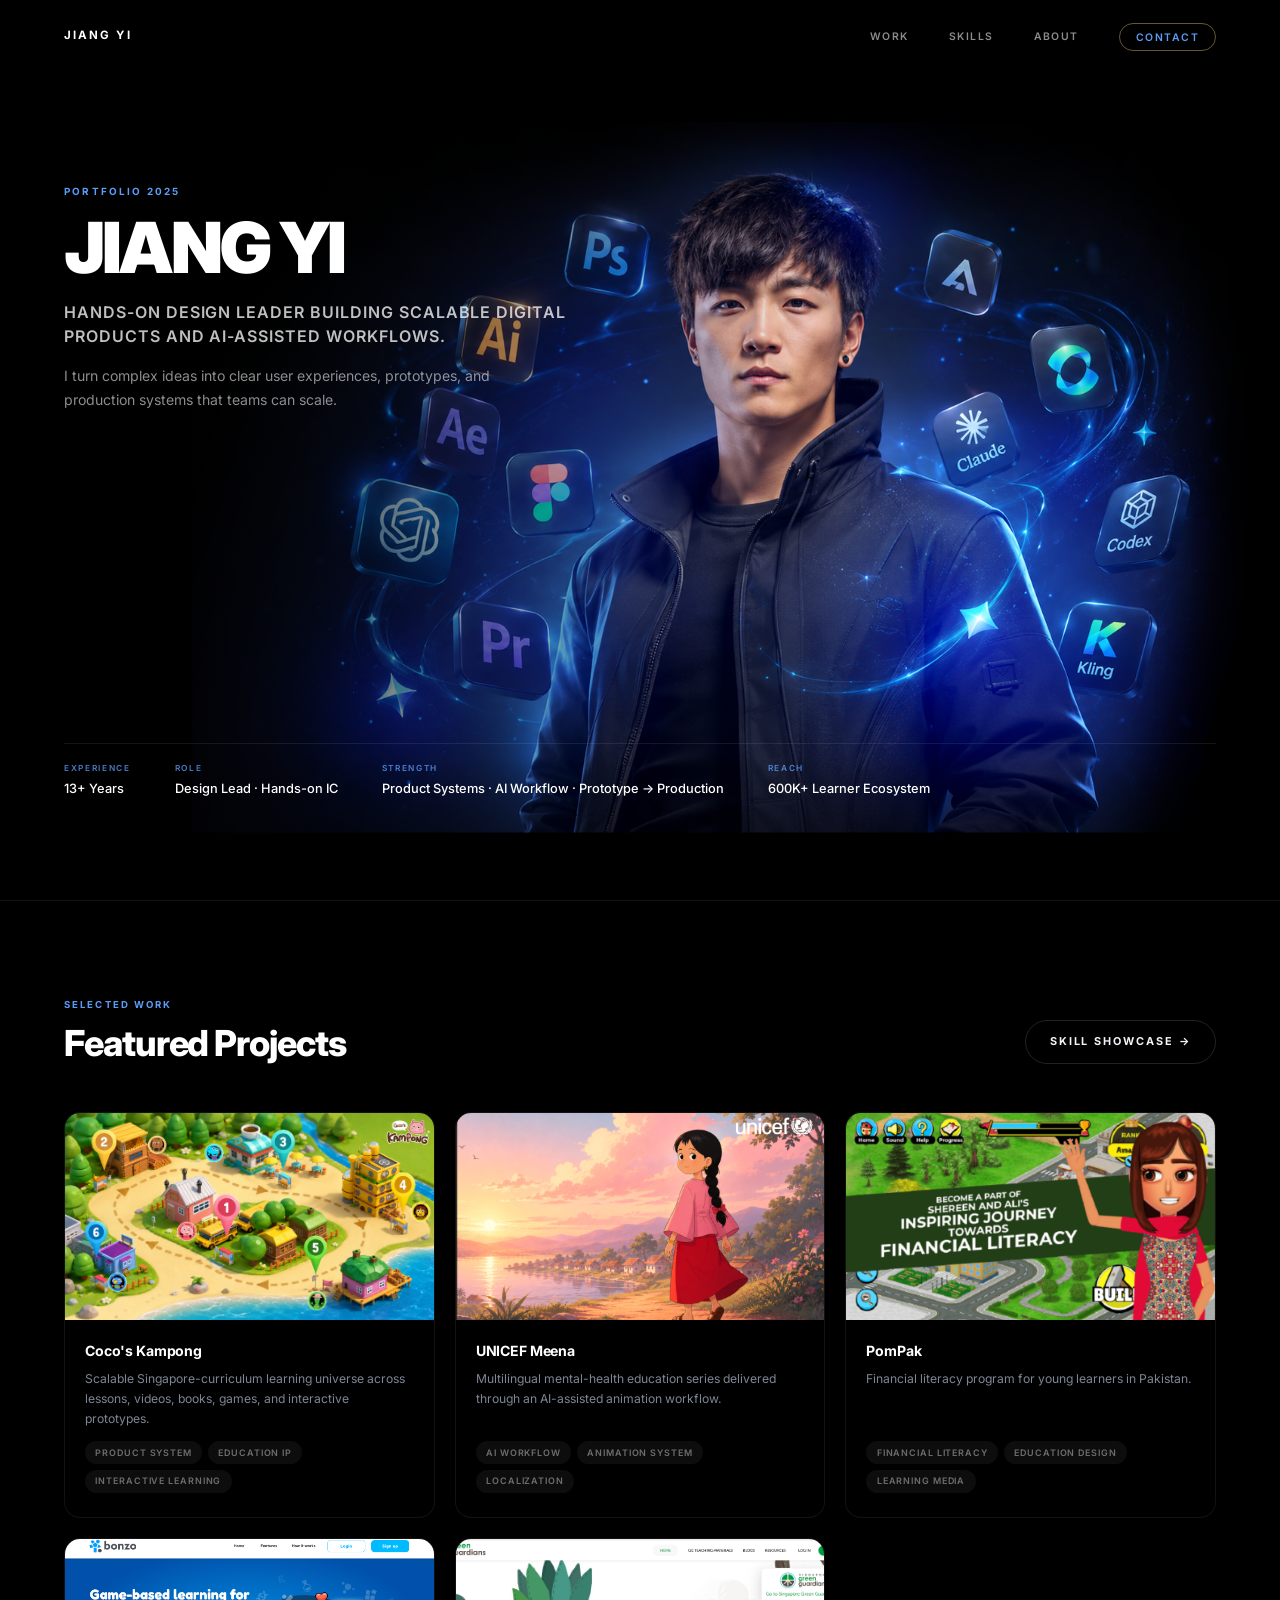
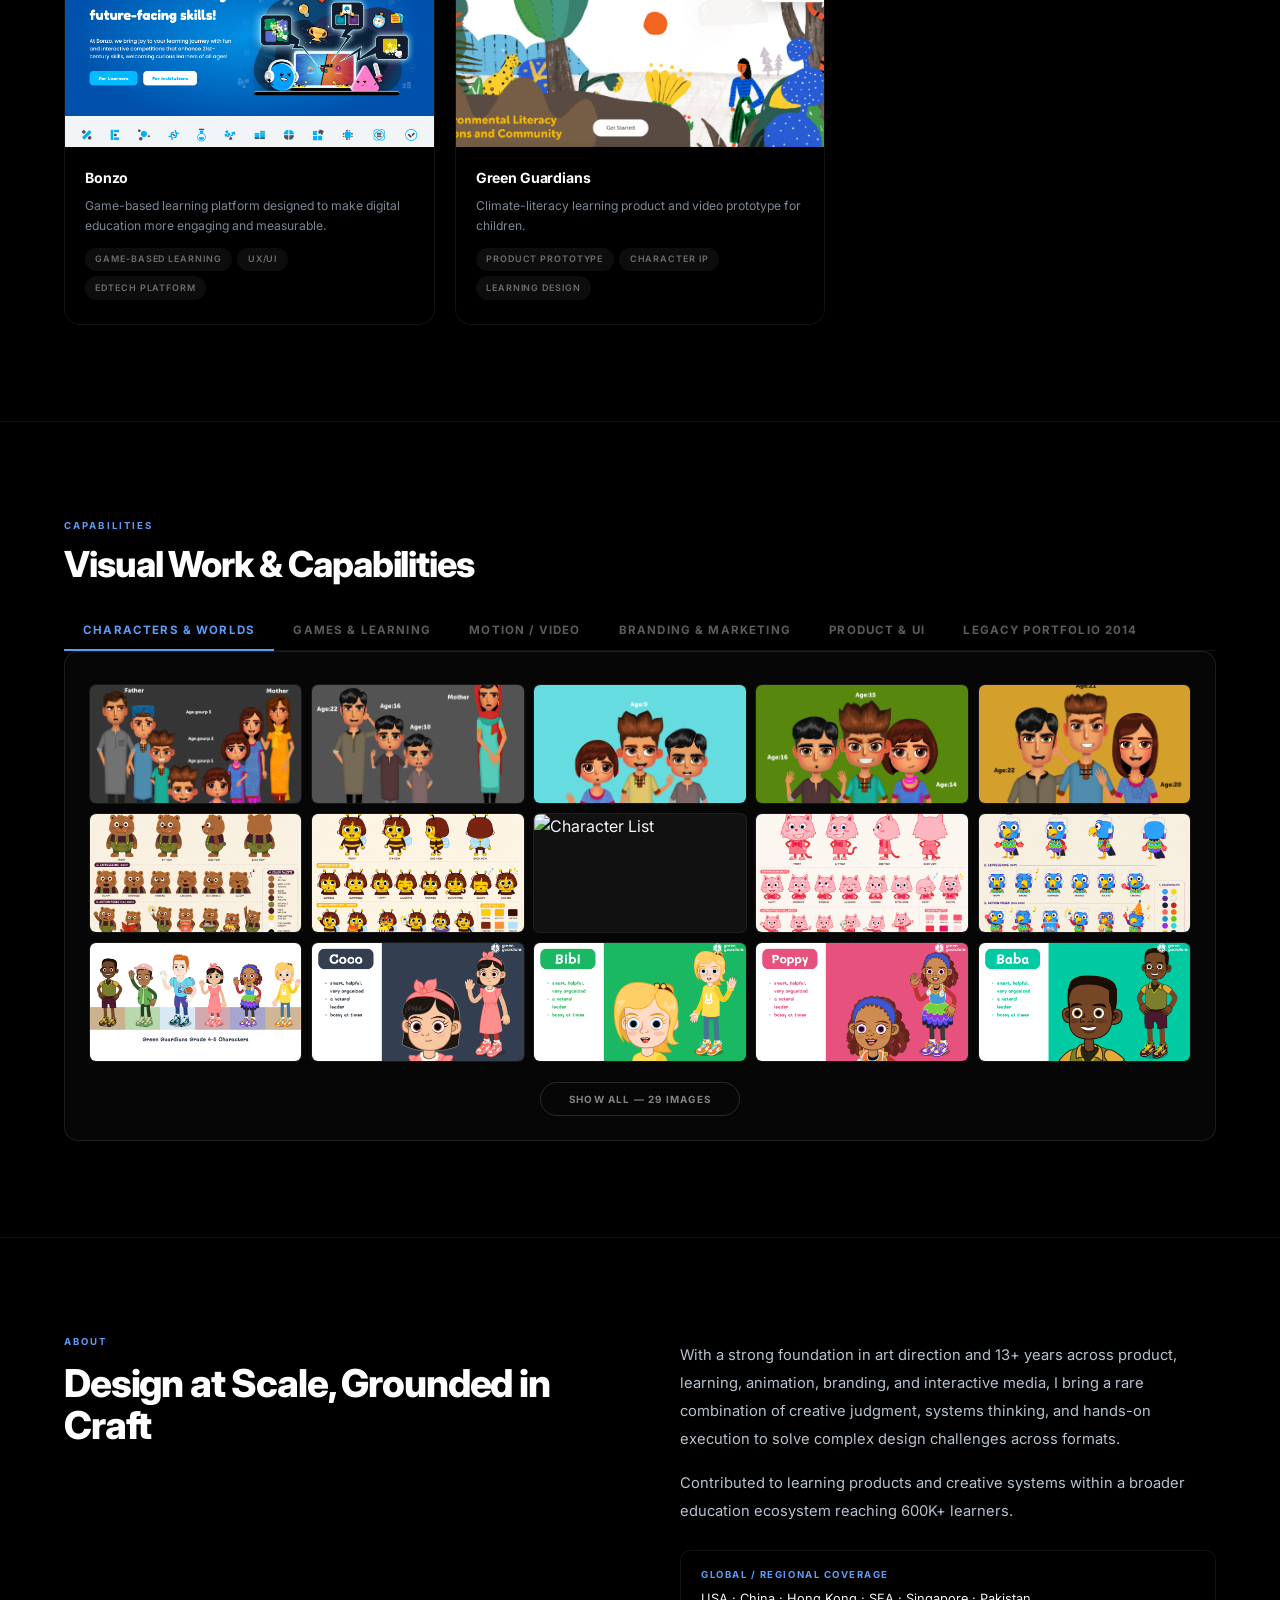
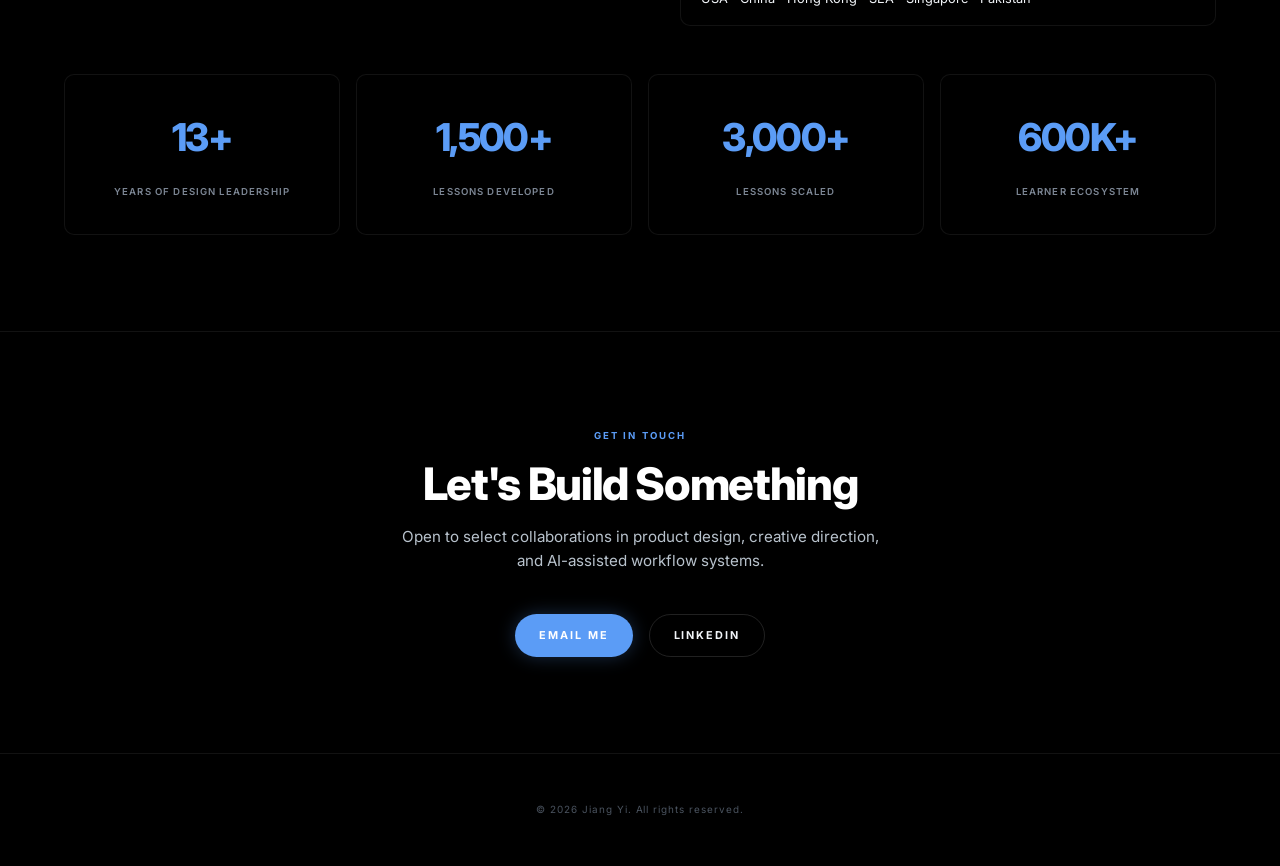
==== commit 03467ae3: "update 25 May 5pm" ====
--- a/index.html
+++ b/index.html
@@ -321,9 +321,7 @@
     <div class="hero-full__bg">
       <img src="./assets/images/hero.png" alt="Jiang Yi"
            onerror="this.style.display='none';this.nextElementSibling.style.display='flex'">
-      <div class="hero-full__placeholder" style="display:none">
-        Place your hero photo at assets/images/hero.png
-      </div>
+      <div class="hero-full__placeholder" style="display:none"></div>
     </div>
     <div class="hero-full__frame">
       <div class="hero-full__content">
@@ -558,8 +556,8 @@
       <h2>Let's Build Something</h2>
       <p>Open to select collaborations in product design, creative direction, and AI-assisted workflow systems.</p>
       <div class="contact-links">
-        <a href="mailto:yjiang@knowledgeplatform.com" class="btn btn-primary">Email Me</a>
-        <a href="https://linkedin.com" target="_blank" rel="noopener" class="btn btn-outline">LinkedIn</a>
+        <a href="mailto:jiangy17@yahoo.com" class="btn btn-primary">Email Me</a>
+        <a href="https://www.linkedin.com/in/yi-jiang-12a010a3/" target="_blank" rel="noopener" class="btn btn-outline">LinkedIn</a>
       </div>
     </div>
   </section>
@@ -567,7 +565,7 @@
   <!-- FOOTER -->
   <footer class="site-footer">
     <div class="container">
-      <p>&copy; 2025 Jiang Yi. All rights reserved.</p>
+      <p>&copy; 2026 Jiang Yi. All rights reserved.</p>
     </div>
   </footer>
 
--- a/assets/style.css
+++ b/assets/style.css
@@ -72,16 +72,30 @@
 .nav-cta:hover{background:var(--accent)!important;color:var(--bg)!important;border-color:var(--accent)!important}
 
 /* ── BUTTONS — pill style like meena-v2 ── */
-.btn{display:inline-flex;align-items:center;gap:0.5rem;font-family:var(--f);font-size:0.68rem;font-weight:700;letter-spacing:0.18em;text-transform:uppercase;padding:0.75rem 1.5rem;border-radius:999px;transition:transform .2s,background .2s,color .2s;cursor:pointer;border:none}
-.btn-primary{background:var(--accent);color:#000;box-shadow:0 12px 30px -8px var(--accent-glow)}
-.btn-primary:hover{transform:translateY(-1px);background:var(--accent2);color:#000}
+.btn{display:inline-flex;align-items:center;gap:0.5rem;font-family:var(--f);font-size:0.68rem;font-weight:700;letter-spacing:0.18em;text-transform:uppercase;padding:0.75rem 1.5rem;border-radius:999px;transition:transform .2s,background .2s,color .2s,box-shadow .2s;cursor:pointer;border:none;text-decoration:none}
+.btn-primary{background:var(--accent);color:#fff;box-shadow:0 0 18px var(--accent-glow),0 4px 20px rgba(0,0,0,.4)}
+.btn-primary:hover{transform:translateY(-2px);background:var(--accent2);color:#fff;box-shadow:0 0 32px var(--accent-glow),0 8px 28px rgba(0,0,0,.5)}
+.btn-primary:focus-visible{outline:2px solid var(--accent);outline-offset:3px}
+/* Gold theme: keep dark text for contrast on bright yellow */
+.theme-gold .btn-primary{color:#000}
+.theme-gold .btn-primary:hover{color:#000}
 .btn-outline{background:transparent;color:var(--ink);border:1px solid var(--line-strong)}
-.btn-outline:hover{border-color:var(--accent);color:var(--accent)}
+.btn-outline:hover{border-color:var(--accent);color:var(--accent);transform:translateY(-1px)}
+.btn-outline:focus-visible{outline:2px solid var(--accent);outline-offset:3px}
 
 /* ── HERO CTA GLOW BUTTON — shared across project pages ── */
 .hero-cta-btn{display:inline-flex;align-items:center;gap:.55rem;padding:.9rem 2.25rem;background:var(--accent);color:#fff;font-size:.72rem;font-weight:700;letter-spacing:.12em;text-transform:uppercase;text-decoration:none;border-radius:99px;margin-top:2.25rem;position:relative;z-index:2;box-shadow:0 0 24px var(--accent-glow),0 0 64px var(--accent-glow),0 4px 24px rgba(0,0,0,.5);transition:transform .3s ease,box-shadow .3s ease}
 .hero-cta-btn:hover{transform:translateY(-3px) scale(1.04);box-shadow:0 0 40px var(--accent-glow),0 0 110px var(--accent-glow),0 8px 32px rgba(0,0,0,.6)}
+.hero-cta-btn:focus-visible{outline:2px solid var(--accent);outline-offset:3px}
 .hero-cta-btn svg{flex-shrink:0}
+
+/* ── COMPETITION / EXTERNAL LINK CARD — replaces Bonzo inline hover JS ── */
+.comp-card{background:#000;border:1px solid var(--line);border-radius:12px;padding:1.25rem 1.1rem;text-decoration:none;transition:transform .25s ease,border-color .25s ease,box-shadow .25s ease;display:flex;flex-direction:column;gap:.5rem}
+.comp-card:hover{transform:translateY(-3px);border-color:var(--accent-soft);box-shadow:0 12px 28px -8px var(--accent-glow)}
+.comp-card:focus-visible{outline:2px solid var(--accent);outline-offset:3px}
+.comp-card__title{font-size:.68rem;font-weight:700;letter-spacing:.1em;text-transform:uppercase;color:var(--accent);display:flex;align-items:center;justify-content:space-between;margin-bottom:.15rem}
+.comp-card__desc{font-size:.75rem;color:var(--ink-2);line-height:1.55;margin:0}
+.comp-card__cta{font-size:.6rem;color:var(--accent);font-weight:600;margin-top:auto}
 
 /* ── ROLE GRID — shared across project pages ── */
 .role-grid{display:grid;grid-template-columns:repeat(4,1fr);gap:.75rem;margin-top:1.5rem}
@@ -230,3 +244,14 @@
   .skill-card{flex:0 0 100%}
   .impact-grid{grid-template-columns:1fr}
 }
+
+/* ── REDUCED MOTION ── */
+@media(prefers-reduced-motion:reduce){
+  *,*::before,*::after{
+    animation-duration:.01ms!important;
+    animation-iteration-count:1!important;
+    transition-duration:.01ms!important;
+    scroll-behavior:auto!important;
+  }
+  .reveal{opacity:1;transform:none;transition:none}
+}
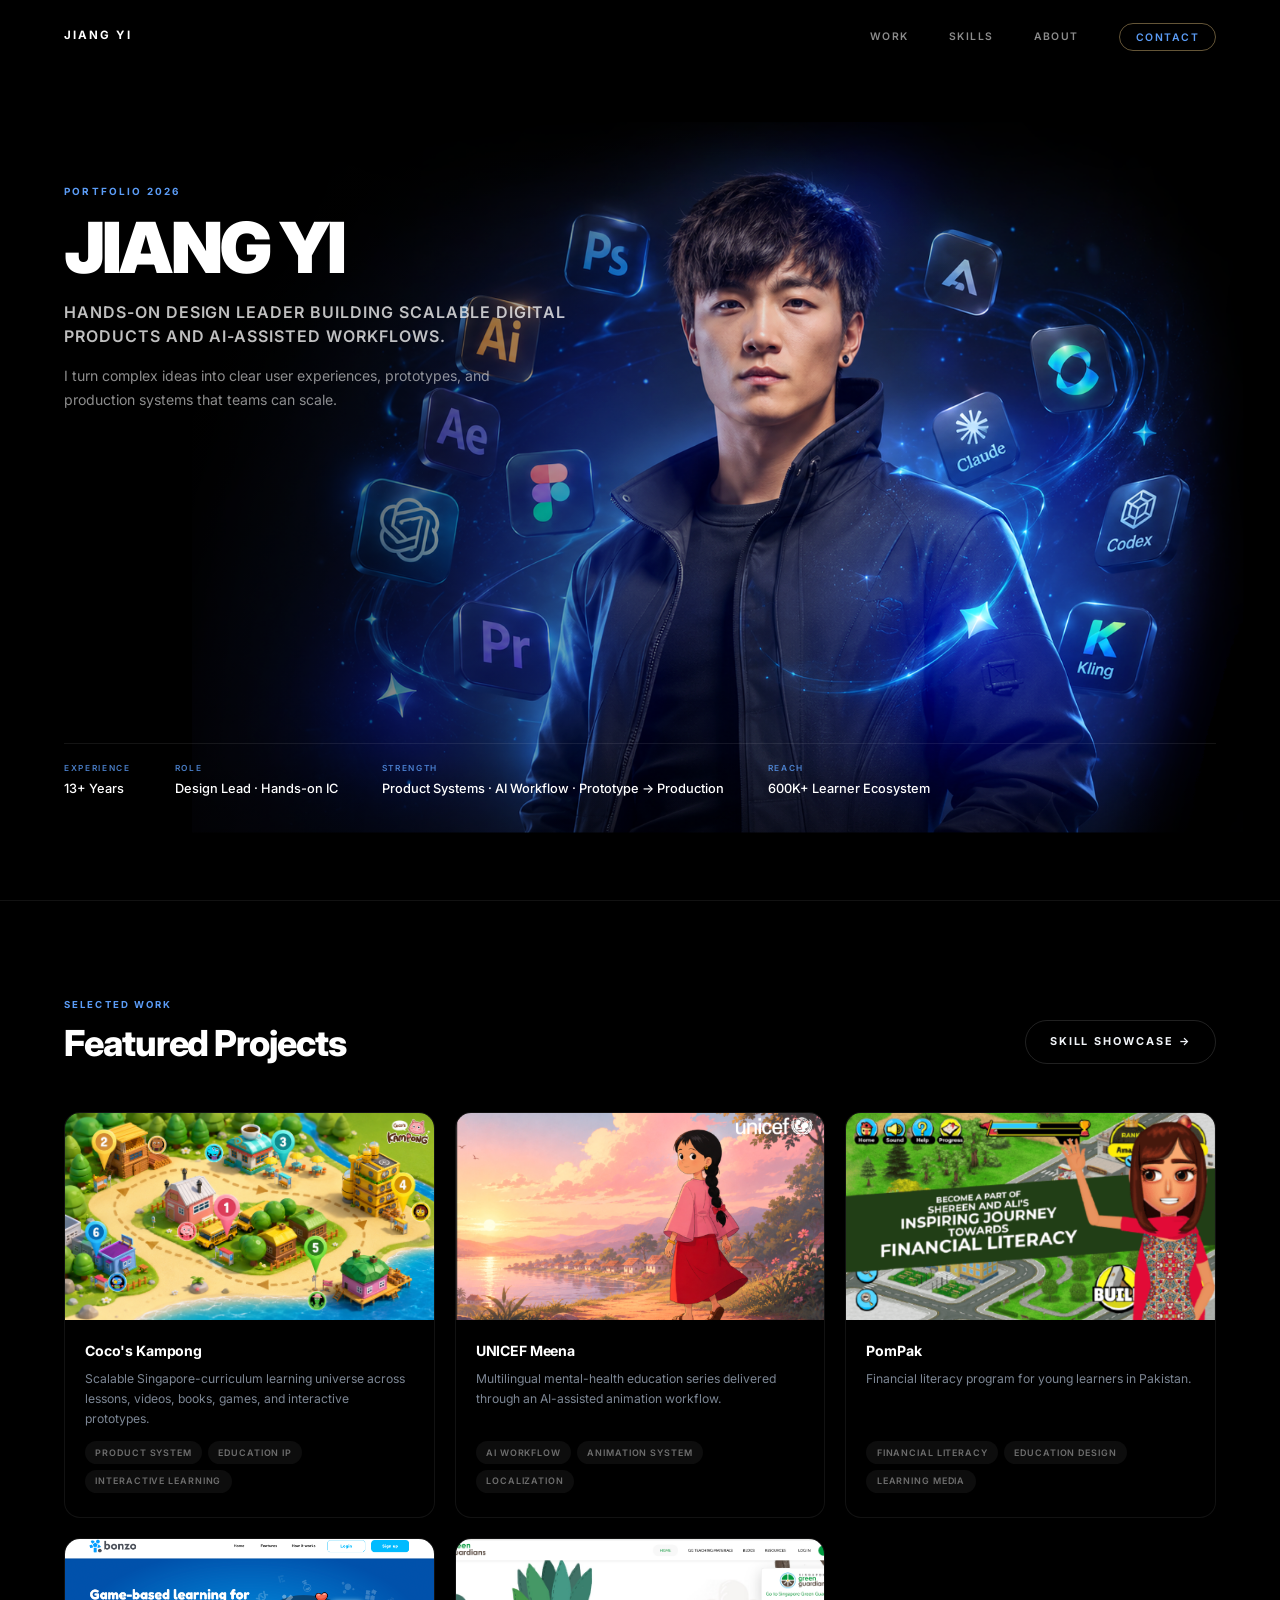
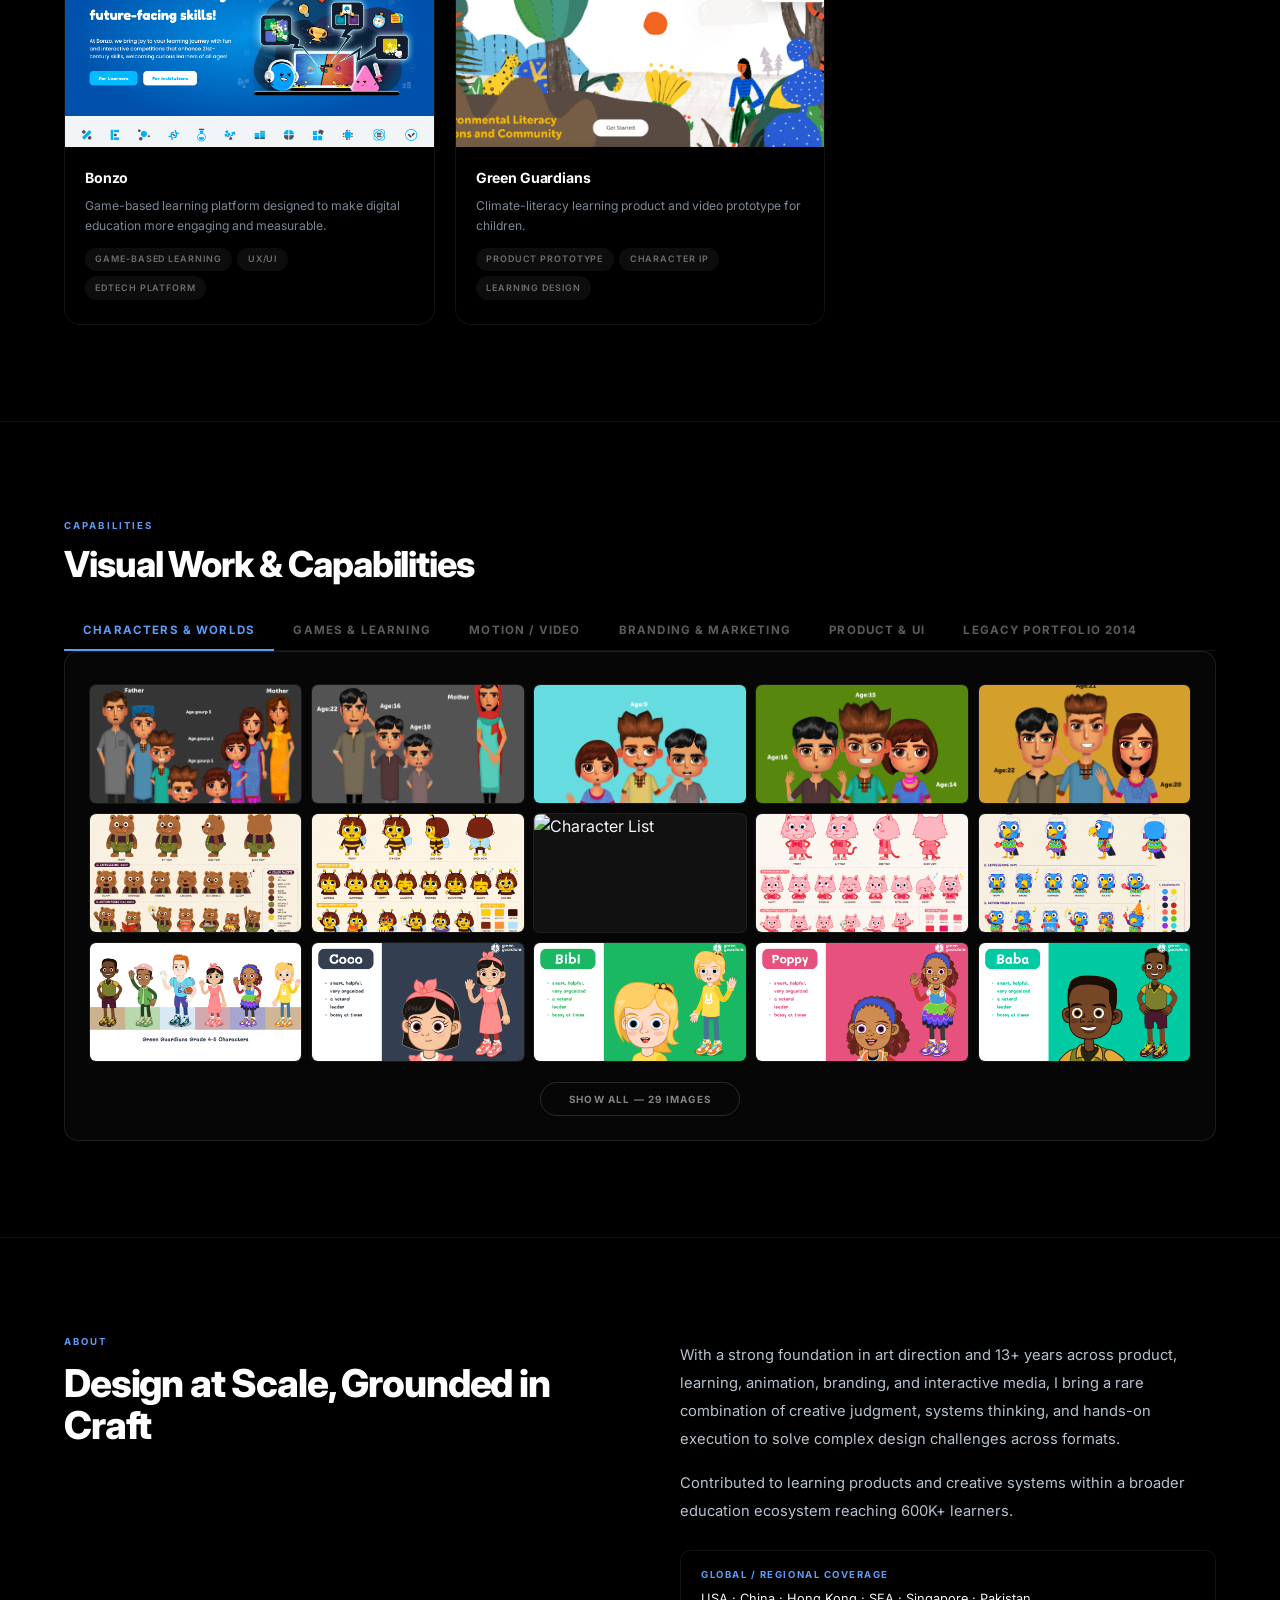
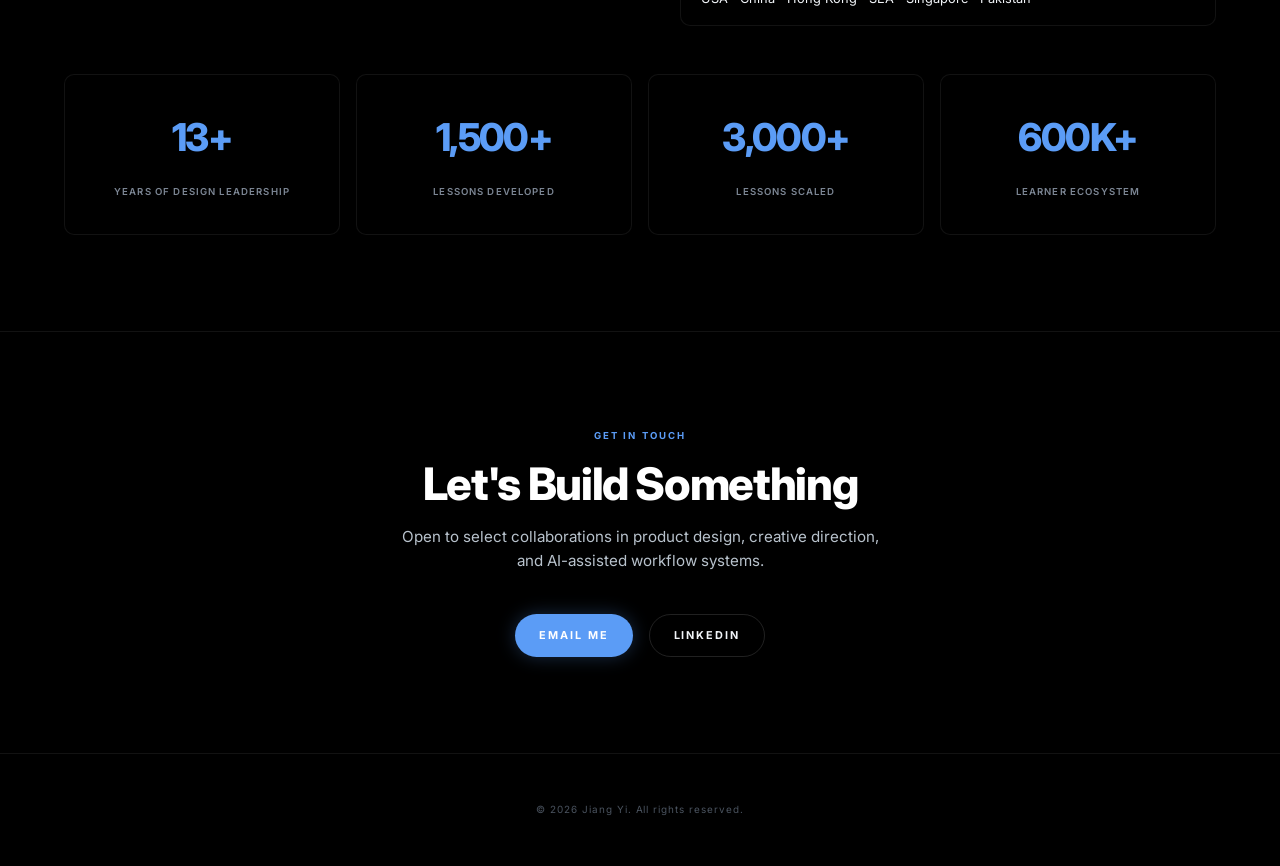
==== commit b08bd804: "Update index.html" ====
--- a/index.html
+++ b/index.html
@@ -325,7 +325,7 @@
     </div>
     <div class="hero-full__frame">
       <div class="hero-full__content">
-        <span class="hero-full__eyebrow">Portfolio 2025</span>
+        <span class="hero-full__eyebrow">Portfolio 2026</span>
         <h1 class="hero-full__title">JIANG YI</h1>
         <p class="hero-full__sub">Hands-on Design Leader Building Scalable Digital Products and AI-Assisted Workflows.</p>
         <p class="hero-full__desc">I turn complex ideas into clear user experiences, prototypes, and production systems that teams can scale.</p>
